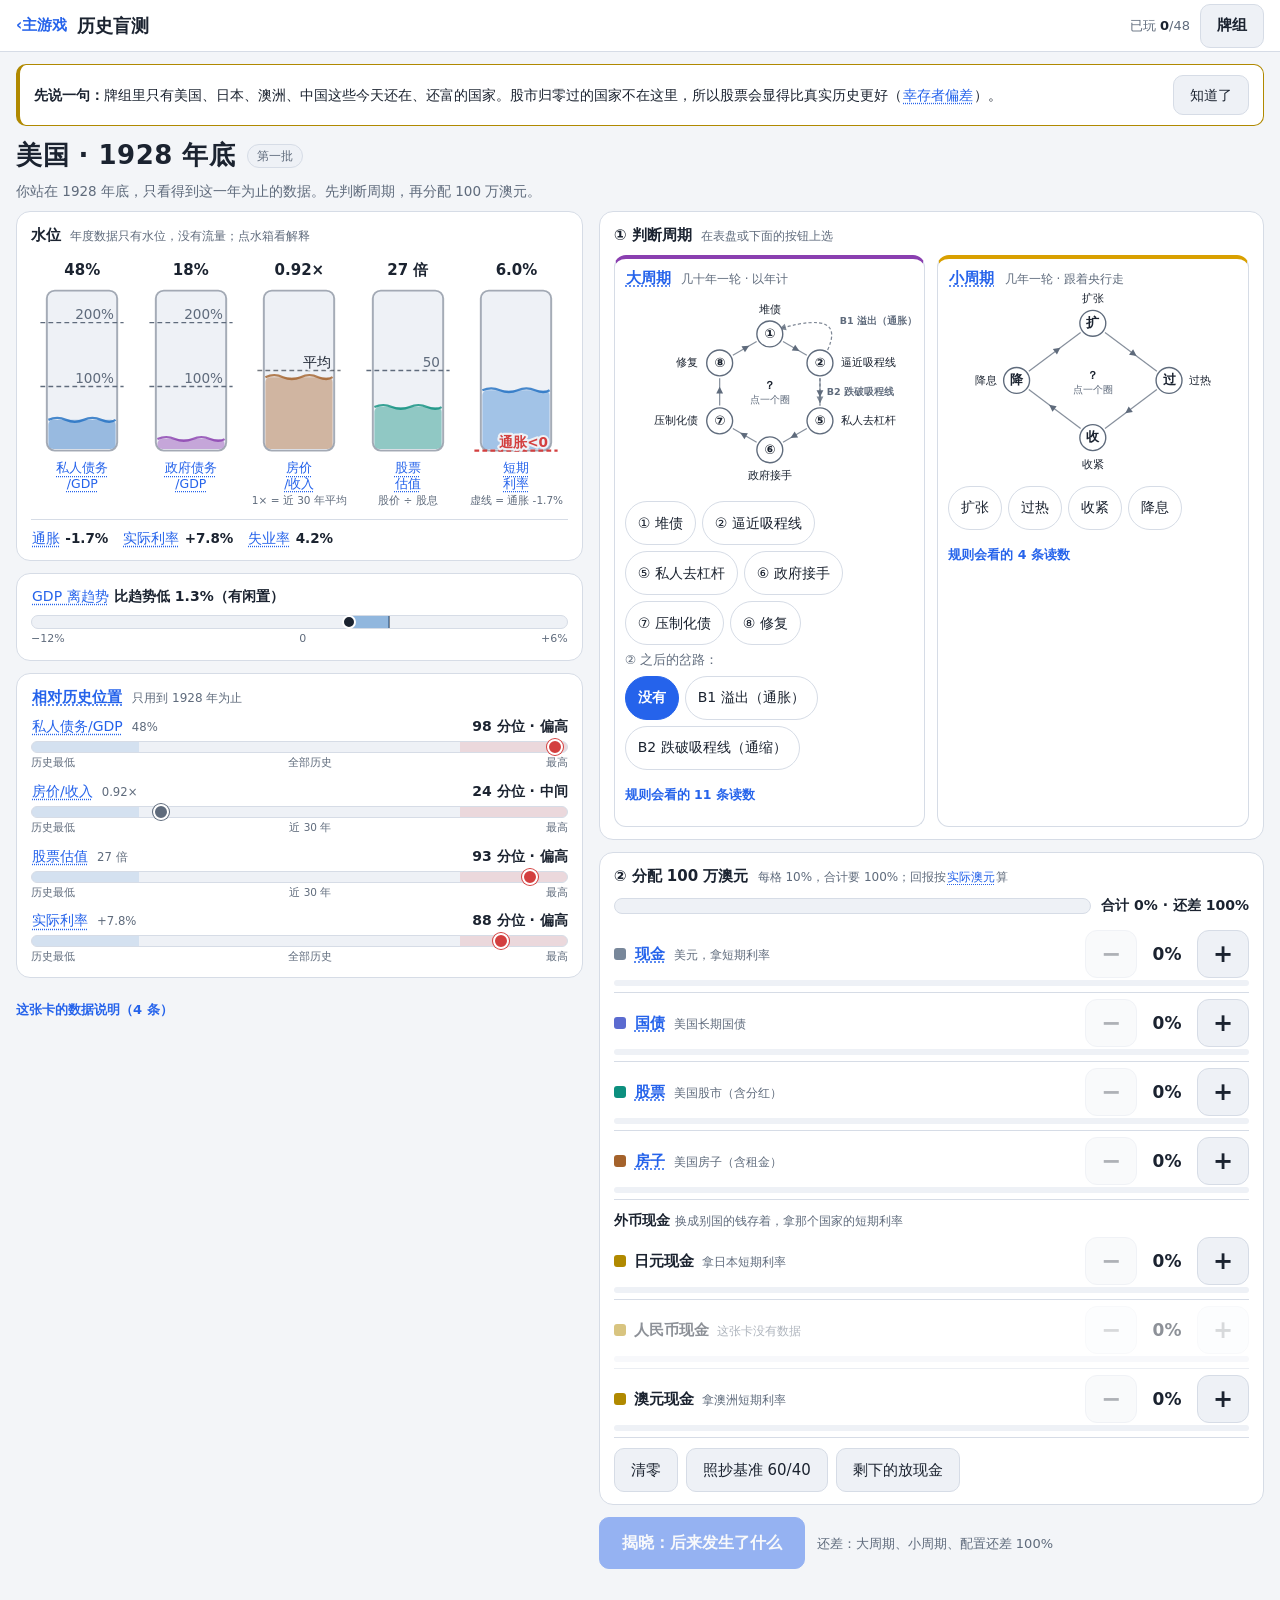
==== blind/index.html @ 9fb4cf8a "Real snapshot: macro.deanchor = null (no real series), matching the engine shape Co-Authored-By: Cla" ====
<!doctype html>
<html lang="zh-CN" data-theme="light">
<head>
<meta charset="utf-8">
<meta name="viewport" content="width=device-width, initial-scale=1, viewport-fit=cover">
<meta name="color-scheme" content="light">
<title>历史盲测</title>
<!-- BEGIN mw-version-stamp: generated by tools/stamp_version.mjs, do not edit by hand -->
<script type="importmap">
{
"imports": {
"../src/app.js": "../src/app.js?v=9b1ec73c3f",
"../src/blind/concept.js": "../src/blind/concept.js?v=e9ae809251",
"../src/blind/draw.js": "../src/blind/draw.js?v=d190e7776a",
"../src/blind/main.js": "../src/blind/main.js?v=7865eef6fd",
"../src/blind/model.js": "../src/blind/model.js?v=98cc46e46f",
"../src/blind/store.js": "../src/blind/store.js?v=748d7917d0",
"../src/data/b1-story.js": "../src/data/b1-story.js?v=9c2386302f",
"../src/data/blind-cards.js": "../src/data/blind-cards.js?v=be320a27d5",
"../src/data/causal.js": "../src/data/causal.js?v=83eeb922cb",
"../src/data/concepts.js": "../src/data/concepts.js?v=fac647c137",
"../src/data/countries/aus-quarterly.js": "../src/data/countries/aus-quarterly.js?v=0c7e0453be",
"../src/data/countries/chn-quarterly.js": "../src/data/countries/chn-quarterly.js?v=490aa196fa",
"../src/data/countries/ea-quarterly.js": "../src/data/countries/ea-quarterly.js?v=fcc459faa6",
"../src/data/countries/gbr-quarterly.js": "../src/data/countries/gbr-quarterly.js?v=ae598fb6ff",
"../src/data/countries/index.js": "../src/data/countries/index.js?v=88992395fd",
"../src/data/countries/jpn-quarterly.js": "../src/data/countries/jpn-quarterly.js?v=56414a4c01",
"../src/data/country-params.js": "../src/data/country-params.js?v=5cafe6cd6c",
"../src/data/exp-fx.js": "../src/data/exp-fx.js?v=ae65c0f8b1",
"../src/data/exp-mich.js": "../src/data/exp-mich.js?v=1991334751",
"../src/data/french-check.js": "../src/data/french-check.js?v=0732fbd5bf",
"../src/data/fx-data.js": "../src/data/fx-data.js?v=b6b78e98e6",
"../src/data/fx-fit.js": "../src/data/fx-fit.js?v=06017005c7",
"../src/data/gauges.js": "../src/data/gauges.js?v=077cd524f6",
"../src/data/layers.js": "../src/data/layers.js?v=40ff64222f",
"../src/data/lesson-exp.js": "../src/data/lesson-exp.js?v=e5b992134e",
"../src/data/lesson-fx.js": "../src/data/lesson-fx.js?v=fd062516cb",
"../src/data/lesson-investor.js": "../src/data/lesson-investor.js?v=60b2ffacd3",
"../src/data/lesson-now.js": "../src/data/lesson-now.js?v=12732f79e3",
"../src/data/lesson-shocks.js": "../src/data/lesson-shocks.js?v=4ec23e8e56",
"../src/data/lessons.js": "../src/data/lessons.js?v=c6c27fa640",
"../src/data/real/aus-real.js": "../src/data/real/aus-real.js?v=568147605a",
"../src/data/real/backtest.js": "../src/data/real/backtest.js?v=63370cd548",
"../src/data/real/real-snapshot.js": "../src/data/real/real-snapshot.js?v=511b12962f",
"../src/data/real/usa-real.js": "../src/data/real/usa-real.js?v=879f3afd4d",
"../src/data/role-cards.js": "../src/data/role-cards.js?v=34c0745ee6",
"../src/data/role-lessons.js": "../src/data/role-lessons.js?v=702087561a",
"../src/data/shock-events.js": "../src/data/shock-events.js?v=621bced4eb",
"../src/data/sub-index.js": "../src/data/sub-index.js?v=ea361de54c",
"../src/data/us-quarterly.js": "../src/data/us-quarterly.js?v=8d926b12e8",
"../src/data/usd-index.js": "../src/data/usd-index.js?v=7998dad4fb",
"../src/data/waves.js": "../src/data/waves.js?v=2e956552b6",
"../src/data/world.js": "../src/data/world.js?v=6638a0be1e",
"../src/engine/economy.js": "../src/engine/economy.js?v=2f5c863683",
"../src/engine/mock-sim.js": "../src/engine/mock-sim.js?v=fecbf50119",
"../src/engine/regimes.js": "../src/engine/regimes.js?v=247060510a",
"../src/engine/rules.js": "../src/engine/rules.js?v=aafe05a58c",
"../src/engine/sim.js": "../src/engine/sim.js?v=e00a77aa7c",
"../src/engine/test-fixture.js": "../src/engine/test-fixture.js?v=3a0cafab00",
"../src/engine/town.js": "../src/engine/town.js?v=129ef4d737",
"../src/engine/valves.js": "../src/engine/valves.js?v=f925d3955d",
"../src/ui/asset-lake.js": "../src/ui/asset-lake.js?v=5f269ea420",
"../src/ui/causal-graph.js": "../src/ui/causal-graph.js?v=ea4a073185",
"../src/ui/causal-overlay.js": "../src/ui/causal-overlay.js?v=cbce0c83fb",
"../src/ui/causal-view.js": "../src/ui/causal-view.js?v=7f925f5ead",
"../src/ui/chart.js": "../src/ui/chart.js?v=872d088802",
"../src/ui/concepts.js": "../src/ui/concepts.js?v=cb7ff12fa0",
"../src/ui/country-info.js": "../src/ui/country-info.js?v=acf5951bf9",
"../src/ui/exp-gauge.js": "../src/ui/exp-gauge.js?v=f28022eeeb",
"../src/ui/flow.js": "../src/ui/flow.js?v=0411e36daa",
"../src/ui/fx-lab.js": "../src/ui/fx-lab.js?v=152c80dc44",
"../src/ui/fx-reactor.js": "../src/ui/fx-reactor.js?v=7d20c6fd30",
"../src/ui/gauge.js": "../src/ui/gauge.js?v=5859e2fd98",
"../src/ui/headline.js": "../src/ui/headline.js?v=8b2ca9d972",
"../src/ui/investor-lab.js": "../src/ui/investor-lab.js?v=c14bd76d6e",
"../src/ui/lessons-town.js": "../src/ui/lessons-town.js?v=be963f501e",
"../src/ui/lessons.js": "../src/ui/lessons.js?v=d66f4e355d",
"../src/ui/links.js": "../src/ui/links.js?v=62a5d394f3",
"../src/ui/now-panel.js": "../src/ui/now-panel.js?v=825be263db",
"../src/ui/objective.js": "../src/ui/objective.js?v=a03e3008ed",
"../src/ui/panel-grip.js": "../src/ui/panel-grip.js?v=d851730f38",
"../src/ui/progress.js": "../src/ui/progress.js?v=3f66458193",
"../src/ui/real-mode.js": "../src/ui/real-mode.js?v=f22710c066",
"../src/ui/scrubber.js": "../src/ui/scrubber.js?v=59d93961de",
"../src/ui/shock-lab.js": "../src/ui/shock-lab.js?v=4063c9c55e",
"../src/ui/simple.js": "../src/ui/simple.js?v=b78fb9e595",
"../src/ui/tabs/_cycle-ev.js": "../src/ui/tabs/_cycle-ev.js?v=2873dadc5e",
"../src/ui/tabs/_cycle-waves.js": "../src/ui/tabs/_cycle-waves.js?v=6dcca67d67",
"../src/ui/tabs/_util.js": "../src/ui/tabs/_util.js?v=c4c70cd107",
"../src/ui/tabs/assets.js": "../src/ui/tabs/assets.js?v=bad42b9036",
"../src/ui/tabs/cycle.js": "../src/ui/tabs/cycle.js?v=d2f59cc567",
"../src/ui/tabs/ledger.js": "../src/ui/tabs/ledger.js?v=23d5aaa211",
"../src/ui/tabs/takeover.js": "../src/ui/tabs/takeover.js?v=0b383d0307",
"../src/ui/wave-view.js": "../src/ui/wave-view.js?v=bd6c1a927e",
"../src/ui/world-map.js": "../src/ui/world-map.js?v=65e7f00918"
}
}
</script>
<script>
/* stylesheets injected later by the modules get ?v=<hash> too (tools/stamp_version.mjs) */
(function () {
  var V = window.MW_CSS_V = {"app.css":"f76a25d14f","asset-lake.css":"05acd608a7","blind.css":"cc47ae9597","causal.css":"e65f35fea2","concept-hl.css":"eadb1b6eaa","cycle.css":"87cd00265e","exp-gauge.css":"1bddccf842","fx-lab.css":"ea42c91983","fx-reactor.css":"5b6ff36548","gauge.css":"78bc033c13","headline.css":"93c9cc38e2","investor-lab.css":"b6607fa3f5","lessons.css":"2452f61c03","now-panel.css":"7f46f3e876","objective.css":"942491534b","panels.css":"51d7497fcd","real-mode.css":"83c26ce0c9","roles.css":"cd83766fcd","shock-lab.css":"17069400da","simple.css":"5c1200889d","world.css":"b4148f82b6"};
  var BASE = new URL("../assets/css/", document.baseURI).href;
  function stamp(href) {
    if (typeof href !== 'string' || href.indexOf(BASE) !== 0) return null;
    var f = href.slice(BASE.length);
    return /^[\w.-]+\.css$/.test(f) && V[f] ? href + '?v=' + V[f] : null;
  }
  function abs(v) { try { return new URL(v, document.baseURI).href; } catch (e) { return null; } }
  try {
    var d = Object.getOwnPropertyDescriptor(HTMLLinkElement.prototype, 'href');
    if (d && d.set && d.configurable) Object.defineProperty(HTMLLinkElement.prototype, 'href', {
      configurable: true, enumerable: d.enumerable, get: d.get,
      set: function (v) { d.set.call(this, stamp(abs(String(v))) || v); }
    });
  } catch (e) { /* the observer below still stamps */ }
  function fix(l) {
    if (!l || l.tagName !== 'LINK' || !/(^|\s)stylesheet(\s|$)/i.test(l.rel || '')) return;
    var s = stamp(l.href); if (s) l.setAttribute('href', s);
    var others = document.querySelectorAll('link[rel~="stylesheet"]');
    for (var i = 0; i < others.length; i++) if (others[i] !== l && others[i].href === l.href && l.href.indexOf('?v=') > 0) { l.remove(); return; }
  }
  new MutationObserver(function (ms) {
    for (var i = 0; i < ms.length; i++) {
      var m = ms[i];
      if (m.type === 'attributes') fix(m.target);
      else for (var j = 0; j < m.addedNodes.length; j++) fix(m.addedNodes[j]);
    }
  }).observe(document.head, { childList: true, subtree: true, attributes: true, attributeFilter: ['href', 'rel'] });
})();
</script>
<!-- END mw-version-stamp -->
<link rel="stylesheet" href="../assets/css/app.css?v=f76a25d14f">
<link rel="stylesheet" href="../assets/css/panels.css?v=51d7497fcd">
<link rel="stylesheet" href="../assets/css/blind.css?v=cc47ae9597">
</head>
<body class="bl-body">
<header class="bl-top">
  <a class="bl-back" href="../" aria-label="回主游戏">‹ <span>主游戏</span></a>
  <h1>历史盲测</h1>
  <span class="bl-score" id="bl-score" aria-live="polite"></span>
  <button type="button" class="btn bl-deckbtn" id="bl-deck-btn" aria-pressed="false">牌组</button>
</header>
<main class="bl-main" id="bl-main"><p class="bl-load">正在洗牌…</p></main>
<script type="module" src="../src/blind/main.js?v=7865eef6fd"></script>
</body>
</html>
---- assets/css/app.css ----
/* 宏观水流模拟器 — tokens, layout, shared components (CONTRACT §4) */

:root {
  --bg: #f3f5f8; --surface: #ffffff; --surface-2: #eef1f6;
  --text: #1b2330; --muted: #5f6b7c; --border: #d6dce6; --accent: #2563eb;
  --c-credit: #1f6fc2;   /* 新贷款 blue */
  --c-repay: #e0720f;    /* 还本 orange */
  --c-fiscal: #8a3fb0;   /* 财政/QE purple */
  --c-housing: #a4622b;
  --c-financial: #0c8f7e;
  --c-goods: #2a9547;
  --c-capex: #b08900;
  --c-cash: #78879a;
  --c-bond: #5b6bd0;     /* 长期国债 */
  --c-gold: #d1a300;     /* 黄金 */
  --lamp-green: #2a9547; --lamp-yellow: #d9a000; --lamp-red: #d33f3f;
  --water: rgba(37, 120, 205, .38);
  --shadow: 0 2px 10px rgba(20, 30, 50, .14);
  --gutter: 16px;
  --safe-b: env(safe-area-inset-bottom, 0px);
  --safe-t: env(safe-area-inset-top, 0px);
  --safe-l: env(safe-area-inset-left, 0px);
  --safe-r: env(safe-area-inset-right, 0px);
  color-scheme: light;
}
/* dark token set — duplicated for media query and manual override */
@media (prefers-color-scheme: dark) {
  :root:not([data-theme="light"]) {
    --bg: #0f141b; --surface: #19202a; --surface-2: #222b37;
    --text: #e6ebf2; --muted: #9aa7b8; --border: #2f3a49; --accent: #6ea4ff;
    --c-credit: #5aa7ee; --c-repay: #f09a45; --c-fiscal: #c08be0;
    --c-housing: #d49a64; --c-financial: #4cc9b4; --c-goods: #5fcf82;
    --c-capex: #e3bd3a; --c-cash: #9aa8ba; --c-bond: #8f9cf0; --c-gold: #f0c93a;
    --lamp-green: #4cc977; --lamp-yellow: #ecbd2f; --lamp-red: #ef6b6b;
    --water: rgba(80, 150, 230, .45);
    --shadow: 0 2px 12px rgba(0, 0, 0, .5);
    color-scheme: dark;
  }
}
:root[data-theme="dark"] {
  --bg: #0f141b; --surface: #19202a; --surface-2: #222b37;
  --text: #e6ebf2; --muted: #9aa7b8; --border: #2f3a49; --accent: #6ea4ff;
  --c-credit: #5aa7ee; --c-repay: #f09a45; --c-fiscal: #c08be0;
  --c-housing: #d49a64; --c-financial: #4cc9b4; --c-goods: #5fcf82;
  --c-capex: #e3bd3a; --c-cash: #9aa8ba; --c-bond: #8f9cf0; --c-gold: #f0c93a;
  --lamp-green: #4cc977; --lamp-yellow: #ecbd2f; --lamp-red: #ef6b6b;
  --water: rgba(80, 150, 230, .45);
  --shadow: 0 2px 12px rgba(0, 0, 0, .5);
  color-scheme: dark;
}

* { box-sizing: border-box; -webkit-tap-highlight-color: transparent; }
html, body { margin: 0; height: 100%; background: var(--bg); color: var(--text); overflow-x: hidden; }
body { font: 15px/1.5 system-ui, -apple-system, "PingFang SC", "Microsoft YaHei", "Segoe UI", sans-serif; }
button { font: inherit; color: inherit; }
.muted { color: var(--muted); }

/* ---------- app shell: phone portrait ---------- */
#app { height: 100dvh; display: flex; flex-direction: column; overflow: hidden;
  padding-left: var(--safe-l); padding-right: var(--safe-r); }

.topbar { background: var(--surface); border-bottom: 1px solid var(--border);
  padding-top: var(--safe-t); flex: none; }
.timebar { display: flex; align-items: center; gap: 8px; padding: 4px var(--gutter); min-height: 52px; }
.date { font-size: 26px; font-weight: 700; letter-spacing: .5px; font-variant-numeric: tabular-nums; }
.badge { font-size: 12px; padding: 2px 8px; border-radius: 999px; border: 1px solid var(--accent);
  color: var(--accent); white-space: nowrap; }
.badge.user { border-color: var(--c-repay); color: var(--c-repay); }
.spacer { flex: 1; }
.icon-btn { min-width: 44px; height: 44px; border-radius: 12px; border: 1px solid var(--border);
  background: var(--surface-2); font-size: 18px; cursor: pointer; }
.icon-btn:active { background: var(--border); }
.icon-btn:disabled { opacity: .4; }
.icon-btn.speed { font-size: 15px; font-weight: 600; }
.progress { height: 3px; background: var(--surface-2); }
.progress i { display: block; height: 100%; width: 0; background: var(--accent); }

.banner { display: flex; align-items: center; background: var(--surface-2);
  padding: 0 4px 0 var(--gutter); min-height: 40px; }
.banner[hidden] { display: none; }
.banner-go { flex: 1; text-align: left; background: none; border: 0; color: var(--accent);
  font-weight: 600; min-height: 40px; cursor: pointer; padding: 0; }
.banner-x { width: 44px; min-height: 40px; background: none; border: 0; color: var(--muted); cursor: pointer; }

.main { flex: 1; min-height: 0; display: flex; flex-direction: column; }
.diagram { flex: none; height: min(calc(100vw * 1.38), 56dvh); background: var(--surface);
  border-bottom: 1px solid var(--border); display: flex; justify-content: center; }

.panel { flex: 1; min-height: 0; display: flex; flex-direction: column; }
.tab-content { flex: 1; min-height: 0; overflow-y: auto; overflow-x: hidden; padding: 12px var(--gutter);
  -webkit-overflow-scrolling: touch; overscroll-behavior: contain; }
.tabbar { flex: none; display: flex; background: var(--surface); border-top: 1px solid var(--border);
  padding-bottom: var(--safe-b); }
.tabbar button { flex: 1; min-height: 48px; background: none; border: 0; cursor: pointer;
  color: var(--muted); font-size: 14px; border-top: 3px solid transparent; }
.tabbar button[aria-selected="true"] { color: var(--accent); font-weight: 700; border-top-color: var(--accent); }
.tabbar .tb-simple { flex: 0 0 auto; padding: 0 14px; font-size: 13px; border-left: 1px solid var(--border); }
body.lesson-on .tabbar .tb-simple { display: none; }

/* SIMPLE MODE (app.js: body[data-layout="simple"]; src/ui/simple.js fills #simple; looks in simple.css): the simple panel takes the tabs' place.
   A running lesson (body.lesson-on) always gets the full layout: its card docks inside .panel above the tab bar. */
.simple { display: none; }
body[data-layout="simple"]:not(.lesson-on) .simple { display: flex; }
body[data-layout="simple"]:not(.lesson-on) .tab-content,
body[data-layout="simple"]:not(.lesson-on) .tabbar { display: none; }

/* ---------- wide: iPad / desktop two columns ---------- */
@media (min-width: 768px) {
  .main { display: grid; grid-template-columns: minmax(400px, 46%) 1fr; }
  .diagram { height: auto; align-self: stretch; border-bottom: 0; align-items: flex-start;
    border-right: 1px solid var(--border); padding: 8px; max-height: 100%; }
  .flow-wrap { height: auto; }
  /* the row is the screen below the top bar: a tall diagram must not push the panel's bottom bar (tabs / 更多) off screen.
     210px = time bar + progress + 总目标 + 本季看点 (~140) + the water budget bar under the diagram + padding */
  .main { grid-template-rows: minmax(0, 1fr); }
  .flow-wrap > .flow-svg { flex: none; max-height: var(--flow-svg-h, calc(100dvh - 210px)); }
  .tab-content { padding: 16px 24px; }
  .timebar { padding-left: 24px; padding-right: 24px; }
  .banner { padding-left: 24px; }
  /* the diagram scales with its column: cap the column so a desktop does not blow it up ~2x; lighter bold at that size */
  /* v3.1 polish: and no wider than the drawing at the height it gets (flow.js fitDesk writes --flow-col / --flow-svg-h), so the
     drawing fills its column instead of floating in white */
  .main { grid-template-columns: minmax(400px, min(46%, 620px, var(--flow-col, 620px))) 1fr; }
  .flow-svg .chip text { font-weight: 500; }
  .flow-svg .ttl { font-weight: 600; }
  .flow-svg .sub.num { font-weight: 500; }
}

/* ---------- shared components ---------- */
.card { background: var(--surface); border: 1px solid var(--border); border-radius: 14px;
  padding: 12px 14px; margin: 0 0 12px; }
.card h3 { margin: 0 0 6px; font-size: 15px; }
.card p { margin: 4px 0; }
.btn { min-height: 40px; padding: 0 16px; border-radius: 10px; border: 1px solid var(--border);
  background: var(--surface-2); cursor: pointer; }
.btn.primary { background: var(--accent); border-color: var(--accent); color: #fff; font-weight: 600; }
.tag { display: inline-block; font-size: 12px; padding: 1px 8px; border-radius: 999px;
  background: var(--surface-2); border: 1px solid var(--border); color: var(--muted); }
.tbl { width: 100%; border-collapse: collapse; font-size: 13px; }
.tbl th, .tbl td { padding: 6px 4px; border-bottom: 1px solid var(--border); text-align: left; vertical-align: top; }
.tbl th { color: var(--muted); font-weight: 600; }

/* clickable concept term (HTML) */
button.term { background: none; border: 0; padding: 0 1px; margin: 0; color: var(--accent); cursor: pointer;
  text-decoration: underline dotted; text-underline-offset: 3px; font: inherit; min-height: 0; }
button.term:hover { text-decoration-style: solid; }

/* lamps (信贷/偿债/政策/估值) */
.lamps { display: grid; grid-template-columns: repeat(2, 1fr); gap: 8px; }
.lamp { display: flex; align-items: center; gap: 8px; padding: 8px 10px; border-radius: 12px;
  border: 1px solid var(--border); background: var(--surface); min-height: 44px; }
.lamp-dot { width: 14px; height: 14px; border-radius: 50%; background: var(--lamp-green); flex: none; }
.lamp[data-level="yellow"] .lamp-dot { background: var(--lamp-yellow); }
.lamp[data-level="red"] .lamp-dot { background: var(--lamp-red); }
.lamp[data-level="green"] { border-left: 4px solid var(--lamp-green); }
.lamp[data-level="yellow"] { border-left: 4px solid var(--lamp-yellow); }
.lamp[data-level="red"] { border-left: 4px solid var(--lamp-red); }

/* bottom sheet base (mobile) / side card (wide). Concepts module toggles .open */
.sheet-backdrop { position: fixed; inset: 0; background: rgba(0, 0, 0, .35); z-index: 40;
  opacity: 0; pointer-events: none; transition: opacity .2s; }
.sheet-backdrop.open { opacity: 1; pointer-events: auto; }
.sheet { position: fixed; left: 0; right: 0; bottom: 0; z-index: 50; max-height: 78dvh; overflow-y: auto;
  background: var(--surface); border-radius: 18px 18px 0 0; box-shadow: var(--shadow);
  padding: 14px var(--gutter) calc(16px + var(--safe-b)); transform: translateY(105%); transition: transform .25s; }
.sheet.open { transform: none; }
.sheet-handle { width: 40px; height: 4px; border-radius: 2px; background: var(--border); margin: 0 auto 10px; }
.sheet-close { position: absolute; top: 6px; right: 6px; width: 44px; height: 44px; border: 0; background: none;
  font-size: 18px; color: var(--muted); cursor: pointer; }
@media (min-width: 768px) {
  .sheet { left: auto; right: 0; top: 0; bottom: 0; width: 380px; max-height: none; border-radius: 0;
    transform: translateX(105%); padding-top: 20px; }
  .sheet.open { transform: none; }
  .sheet-handle { display: none; }
}

/* pause toast */
.toast { position: fixed; left: 12px; right: 12px; bottom: calc(70px + var(--safe-b)); z-index: 60;
  background: var(--surface); border: 1px solid var(--lamp-yellow); border-radius: 14px; box-shadow: var(--shadow);
  padding: 10px 12px; display: flex; align-items: center; gap: 10px; }
.toast[hidden] { display: none; }
.toast-msg { flex: 1; font-size: 14px; }
@media (min-width: 768px) { .toast { left: auto; right: 24px; width: 420px; bottom: 24px; } }

/* ---------- water diagram v2 (flow.js) ---------- */
.diagram { position: relative; }
.flow-wrap { display: flex; flex-direction: column; width: 100%; height: 100%; min-height: 0; }
.flow-wrap > .flow-svg { flex: 1 1 auto; min-height: 0; width: 100%; height: auto; max-width: 100%; display: block; }
.flow-svg { font-family: inherit; user-select: none; -webkit-user-select: none; transform-origin: 50% 40%; }
.flow-svg text { fill: var(--text); font-size: 11px; }
.flow-svg .sub { fill: var(--muted); font-size: 10.5px; }
.flow-svg .sub.small { font-size: 9px; }
.flow-svg .sub.num { fill: var(--text); font-variant-numeric: tabular-nums; font-weight: 600; }
.flow-svg .ttl { font-size: 13px; font-weight: 700; }
.flow-svg .ttl.small { font-size: 11px; }
.flow-svg .ttl.pname { font-size: 10.5px; }
.flow-svg .ttl.hh.long { font-size: 11.5px; }
.flow-svg .cap { fill: var(--muted); font-size: 8.6px; }
.flow-svg .cap.pc { fill: var(--pc); font-weight: 700; font-size: 9px; }
.flow-svg .cap.vl { fill: var(--accent); font-weight: 600; }
.flow-svg .node { fill: var(--surface); stroke: var(--border); stroke-width: 1.2; }
.flow-svg .node.soft { fill: var(--surface-2); }
.flow-svg .cover-strip { fill: var(--surface); stroke: none; pointer-events: none; }   /* 转移 passes behind the firm box (v3.1 polish) */
.flow-svg .node.tank { fill: var(--surface-2); stroke: var(--muted); stroke-opacity: .55; }
.flow-svg .frame { fill: none; stroke: var(--border); stroke-dasharray: 3 3; }
.flow-svg .water { fill: var(--water); }
.flow-svg .water.goods { fill: var(--c-goods); fill-opacity: .35; }
.flow-svg .water.housing { fill: var(--c-housing); fill-opacity: .42; }
.flow-svg .water.equity { fill: var(--c-financial); fill-opacity: .42; }
.flow-svg .water.bond { fill: var(--c-bond); fill-opacity: .42; }
.flow-svg .water.gold { fill: var(--c-gold); fill-opacity: .5; }
.flow-svg .water.cash { fill: var(--c-cash); fill-opacity: .45; }
.flow-svg .water.debt { fill: var(--c-credit); fill-opacity: .28; }
.flow-svg .ticks path { stroke: var(--muted); stroke-opacity: .6; stroke-width: 1; }
.flow-svg .link { stroke: var(--c-credit); stroke-width: 1.4; stroke-dasharray: 2 2; fill: none; }
.flow-svg .caption { fill: var(--muted); font-size: 9px; }
.flow-svg .capmark { fill: var(--c-capex); opacity: .75; transition: transform .6s; }
.flow-svg .emptyspring circle { fill: none; stroke: var(--muted); stroke-dasharray: 2 2.5; }
.flow-svg .emptyspring path { stroke: var(--muted); stroke-width: 1; opacity: .6; }
.flow-svg .src { fill: var(--pc); }
.flow-svg .src.bond { fill: var(--c-bond); } .flow-svg .src.equity { fill: var(--c-financial); } .flow-svg .src.housing { fill: var(--c-housing); }
.flow-svg .seesaw path { stroke: var(--muted); stroke-width: 2; fill: none; stroke-linecap: round; }
.flow-svg .seesaw .pivot { fill: var(--muted); stroke: none; }
.flow-svg .seesaw .endl { fill: var(--c-repay); } .flow-svg .seesaw .endr { fill: var(--c-bond); }
.flow-svg .plank { transition: transform .6s; }

/* 洪痕 / high-water marks (flow.js buildMarks): dashed line at the highest level so far + year label; '.new' = the water is at its record */
.flow-svg .hwm, .flow-svg .hwm * { pointer-events: none; }
.flow-svg .hwm-line { fill: none; stroke: var(--text); stroke-opacity: .6; stroke-width: 1; stroke-dasharray: 3 2.5; }
.flow-svg .hwm-trough { fill: none; stroke: var(--muted); stroke-opacity: .7; stroke-width: 1.2; stroke-dasharray: 1 2; stroke-linecap: round; }
.flow-svg .hwm-lbl { fill: var(--text); fill-opacity: .85; font-size: 8.6px; font-weight: 600; font-variant-numeric: tabular-nums;
  paint-order: stroke; stroke: var(--surface-2); stroke-opacity: .85; stroke-width: 2.6px; stroke-linejoin: round; }
.flow-svg .hwm-g.new .hwm-line { stroke: var(--accent); stroke-opacity: .95; stroke-width: 1.6; }
.flow-svg .hwm-g.dim .hwm-line { stroke-opacity: .4; }
.flow-svg .hwm-g.dim.new .hwm-line { stroke-opacity: .65; }
.flow-svg .hwm-g.new .hwm-lbl { fill: var(--accent); fill-opacity: 1; font-weight: 800; }
@media (max-width: 767.98px) { .flow-svg .hwm-lbl { font-size: 10px; } }

/* pipes */
.flow-svg .bed { fill: none; stroke-linecap: butt; stroke-linejoin: round; opacity: .22; }
.flow-svg .dash { fill: none; stroke-linecap: butt; stroke-linejoin: round; stroke-dasharray: 6 9;
  animation: flowdash linear infinite; }
.flow-svg .dash.slow { stroke-dasharray: 3 6; }
.flow-svg .buy .dash { stroke-dasharray: 1.5 7.5; stroke-linecap: round; }        /* buying existing assets = buying water rights: dotted, only moves water */
.flow-svg .capex .dash { stroke-dasharray: 9 4; }                                  /* Capex = building: bold bricks */
.flow-svg .capex .bed { opacity: .38; }
.flow-svg .fb .bed { opacity: .12; }
.flow-svg .fb .dash { stroke-dasharray: 4 5; stroke-width: 2 !important; animation-direction: normal; }
.flow-svg .spring .dash { stroke-dasharray: 3 5; }
.flow-svg .idle .dash { animation: none; opacity: .25; }
.flow-svg .idle .arrow { opacity: 0; }
.flow-svg .drain.idle .drops, .flow-svg .pump.idle .imp { animation-play-state: paused; opacity: .5; }
@keyframes flowdash { to { stroke-dashoffset: -15; } }
@media (prefers-reduced-motion: reduce) { .flow-svg .dash { animation: none; } }

.flow-svg .credit { --pc: var(--c-credit); }
.flow-svg .repay { --pc: var(--c-repay); }
.flow-svg .fiscal { --pc: var(--c-fiscal); }
.flow-svg .housing { --pc: var(--c-housing); }
.flow-svg .financial { --pc: var(--c-financial); }
.flow-svg .equity { --pc: var(--c-financial); }
.flow-svg .bond { --pc: var(--c-bond); }
.flow-svg .gold { --pc: var(--c-gold); }
.flow-svg .goods { --pc: var(--c-goods); }
.flow-svg .capex { --pc: var(--c-capex); }
.flow-svg .cash { --pc: var(--c-cash); }
.flow-svg .fb { --pc: var(--c-credit); }
.flow-svg .bed, .flow-svg .dash { stroke: var(--pc); }
.flow-svg .arrow { fill: var(--pc); }
.flow-svg .chip rect.bg { fill: var(--surface); fill-opacity: .94; stroke: var(--pc); stroke-width: 1.2; }
.flow-svg .chip.fb rect.bg { stroke-dasharray: 3 2; }
.flow-svg .fb.shut { --pc: var(--muted); }                                         /* 股价 → Capex outside the sandbox: shut, grey, still */
.flow-svg .fb.shut .dash { animation: none; opacity: .5; }
.flow-svg .chip.shut text { fill: var(--muted); }
.flow-svg .chip text { font-size: 10px; font-weight: 600; }
.flow-svg .chip.minor text { font-size: 9.5px; font-weight: 500; }
.flow-svg .chip.off { display: none; }
.flow-svg .hit { fill: transparent; stroke: none; }
.flow-svg g.term { cursor: pointer; }
.flow-svg g.term text:first-of-type { text-decoration: underline dotted; text-underline-offset: 2px; }
/* 欠条 / 水 readings under the two tanks (占 GDP; the 欠条 one is the number the long-cycle dial reads) */
.flow-svg .cap.gdp { fill: var(--text); font-weight: 700; font-variant-numeric: tabular-nums; }
.flow-svg .cap.gdp.debt { fill: var(--c-debt); }
.flow-svg g.term:active .bg { fill: var(--surface-2); }
.flow-svg .dangling { display: none; }

/* pumps: circle + spinning impeller + "+" badge.  drains: funnel + falling drops + "-" badge.  (kinds must be unmistakable) */
.flow-svg .pump .body { fill: var(--surface); stroke: var(--pc); stroke-width: 2.2; }
.flow-svg .pump .blade { fill: var(--pc); fill-opacity: .8; }
.flow-svg .pump .hub { fill: var(--surface); }
.flow-svg .pump .imp { transform-box: fill-box; transform-origin: center; animation: spin var(--spin, 1.6s) linear infinite; }
.flow-svg .pump.main .body { stroke-width: 2.6; fill: color-mix(in srgb, var(--pc) 12%, var(--surface)); }
.flow-svg .badge circle { fill: var(--pc); }
.flow-svg .badge .sign { stroke: #fff; stroke-width: 1.8; fill: none; stroke-linecap: round; }
.flow-svg .drain .body { fill: color-mix(in srgb, var(--pc) 18%, var(--surface)); stroke: var(--pc); stroke-width: 2; stroke-linejoin: round; }
.flow-svg .drain .drops path { stroke: var(--pc); stroke-width: 1.6; fill: none; stroke-linecap: round; stroke-dasharray: 2 2; animation: drip .9s linear infinite; }
.flow-svg .drain.main .body { stroke-width: 2.4; }
.flow-svg .pump.mini .body, .flow-svg .drain.mini .body { stroke-width: 1.4; }
.flow-svg .pump.mini .sign { stroke: var(--pc); stroke-width: 1.6; fill: none; stroke-linecap: round; }
.flow-svg .drain.mini .body { fill: var(--surface); }
.flow-svg .legend .pipeline { stroke: var(--muted); stroke-width: 3; stroke-linecap: round; stroke-dasharray: 5 3; }
.flow-svg .legend .ruler { stroke: var(--muted); stroke-width: 1.2; fill: none; }
@keyframes spin { to { transform: rotate(360deg); } }
@keyframes drip { to { stroke-dashoffset: -4; } }
@media (prefers-reduced-motion: reduce) { .flow-svg .pump .imp, .flow-svg .drain .drops path { animation: none; } }

/* valves: bow-tie icon with handle; levels are tanks / rulers, never this shape */
.flow-svg .valve { cursor: pointer; }
.flow-svg .valve .body { fill: color-mix(in srgb, var(--accent) 18%, var(--surface)); stroke: var(--accent); stroke-width: 1.6; stroke-linejoin: round; }
.flow-svg .valve .stem { stroke: var(--accent); stroke-width: 1.8; fill: none; stroke-linecap: round; }
.flow-svg .valve:hover .body, .flow-svg .valve.sel .body { fill: var(--accent); }
.flow-svg .valve.sel .cap { font-weight: 800; }
.flow-svg .valve:focus-visible { outline: none; }
.flow-svg .valve:focus-visible .body { stroke-width: 3; }
.flow-svg .valve.mini { pointer-events: none; }
.flow-svg .pump.ls-hl-pipe .body, .flow-svg .drain.ls-hl-pipe .body, .flow-svg .pump.lk-hl .body, .flow-svg .drain.lk-hl .body { stroke: var(--accent); stroke-width: 3.4; }
.flow-svg .valve.lk-hl .body { fill: var(--accent); }
.flow-budget.lk-hl { outline: 2px solid var(--accent); outline-offset: -2px; }

/* ripple (propagation) */
.flow-svg .rp-on .bed { opacity: .7 !important; }
.flow-svg .rp-on .dash { filter: drop-shadow(0 0 3px var(--accent)); }
.flow-svg rect.node.rp-on, .flow-svg rect.tank.rp-on { stroke: var(--accent); stroke-width: 3; }
.flow-svg g.rp-on text { fill: var(--accent); font-weight: 700; }
.flow-svg .valve.rp-on .body { fill: var(--accent); }
.flow-svg .rp-now { animation: rp-pulse .7s ease-in-out 3; }
.flow-svg rect.node.rp-now { animation: lk-pulse .7s ease-in-out 3; }
.flow-svg .rp-tag rect { fill: var(--accent); }
.flow-svg .rp-tag text { fill: #fff; font-size: 9.5px; font-weight: 700; }
@keyframes rp-pulse { 0%, 100% { opacity: 1; } 50% { opacity: .45; } }

/* town -> US zoom: names cross-fade, unit label morphs, layout unchanged */
.flow-svg .lbl { transition: opacity .35s ease; }
.flow-svg.zoom-out .lbl { opacity: 0; }
.flow-svg.zoom-out { animation: zoomout .7s ease-in forwards; }
.flow-svg.zoom-in { animation: zoomin .8s ease-out; }
@keyframes zoomout { to { transform: scale(1.06); opacity: .88; } }
@keyframes zoomin { from { transform: scale(1.06); opacity: .88; } to { transform: none; opacity: 1; } }
.flow-zoomtag { position: absolute; left: 50%; top: 42%; transform: translate(-50%, -50%); z-index: 6; text-align: center;
  background: var(--surface); border: 1px solid var(--accent); border-radius: 12px; padding: 8px 14px; box-shadow: var(--shadow); font-size: 13px; }
.flow-zoomtag b { display: block; color: var(--accent); } .flow-zoomtag span { color: var(--muted); font-size: 12px; }
.flow-zoomtag[hidden] { display: none; }

/* water budget bar (fixed under the diagram) */
.flow-budget { flex: none; border-top: 1px solid var(--border); background: var(--surface-2); padding: 5px 10px 6px; font-size: 12.5px; line-height: 1.4;
  font-variant-numeric: tabular-nums; }
.flow-budget .fb-row { display: flex; align-items: baseline; flex-wrap: wrap; gap: 2px 8px; }
.flow-budget .fb-lab { font-weight: 700; }
.flow-budget .fb-net { margin-left: auto; font-size: 15px; font-weight: 800; padding: 0 8px; border-radius: 8px; border: 1.5px solid currentColor; }
.flow-budget .fb-net.up { color: var(--c-credit); } .flow-budget .fb-net.down { color: var(--c-repay); } .flow-budget .fb-net.flat { color: var(--muted); }
.flow-budget .fb-unit { color: var(--muted); font-size: 11px; transition: opacity .35s; }
.flow-wrap.zoom-out .fb-unit { opacity: 0; }
.flow-budget .fb-eq { margin-top: 2px; font-size: 12px; }
.flow-budget .fb-grp { white-space: nowrap; }
.flow-budget .fb-grp.pump .fb-k { color: var(--c-pump); font-weight: 700; }
.flow-budget .fb-grp.drain .fb-k { color: var(--c-drain); font-weight: 700; }
.flow-budget .fb-minus { font-weight: 800; color: var(--muted); }
.flow-budget button.term { font-size: inherit; }
@media (max-width: 420px) { .flow-budget { font-size: 11.5px; padding: 4px 8px 5px; } .flow-budget .fb-eq { font-size: 11px; } .flow-budget .fb-net { font-size: 13px; } }

/* valve popover + ripple strip (HTML overlays inside .diagram) */
.flow-pop { position: absolute; z-index: 20; background: var(--surface); border: 1.5px solid var(--accent); border-radius: 14px; box-shadow: var(--shadow);
  padding: 10px 12px 10px; font-size: 13px; max-height: 88%; overflow-y: auto; }
.flow-pop[hidden], .flow-ripple[hidden] { display: none; }
.flow-pop h4 { margin: 0 0 2px; font-size: 15px; }
.flow-pop .fp-kind { font-size: 11px; color: var(--accent); font-weight: 700; }
.flow-pop .fp-val { margin: 2px 0; } .flow-pop .fp-val b { font-size: 15px; }
.flow-pop .fp-when { color: var(--muted); font-size: 11.5px; margin-bottom: 6px; }
.flow-pop .fp-x { position: absolute; top: 2px; right: 2px; width: 36px; height: 36px; border: 0; background: none; font-size: 16px; color: var(--muted); cursor: pointer; }
.flow-pop .fp-chain { list-style: none; margin: 4px 0 8px; padding: 0; counter-reset: fp; }
.flow-pop .fp-chain li { display: flex; gap: 6px; align-items: baseline; padding: 3px 0; border-top: 1px dashed var(--border); font-size: 12px; }
.flow-pop .dl, .flow-ripple .dl { flex: none; font-style: normal; font-size: 10.5px; font-weight: 700; color: #fff; background: var(--accent); border-radius: 8px; padding: 0 6px; min-width: 44px; text-align: center; }
.flow-pop .fp-btns { display: flex; gap: 8px; flex-wrap: wrap; } .flow-pop .btn { min-height: 38px; padding: 0 12px; font-size: 13px; }
.flow-ripple { position: absolute; left: 6px; right: 6px; bottom: 56px; z-index: 15; background: color-mix(in srgb, var(--surface) 95%, transparent);
  border: 1.5px solid var(--accent); border-radius: 12px; padding: 5px 10px 6px; font-size: 12px; box-shadow: var(--shadow);
  opacity: 0; transition: opacity .25s; pointer-events: none; }
.flow-ripple.on { opacity: 1; }
.flow-ripple .rp-top { display: flex; justify-content: space-between; align-items: center; gap: 8px; }
.flow-ripple .rp-head { font-weight: 800; color: var(--accent); font-size: 11.5px; }
.flow-ripple .rp-dots { display: inline-flex; gap: 3px; } .flow-ripple .rp-dots i { width: 7px; height: 7px; border-radius: 50%; background: var(--border); }
.flow-ripple .rp-dots i.on { background: var(--accent); }
.flow-ripple .rp-cur { display: flex; gap: 6px; align-items: baseline; margin-top: 2px; font-size: 12.5px; }
.flow-ripple .rp-wait { color: var(--muted); }
.flow-budget.rp-on { outline: 2px solid var(--accent); outline-offset: -2px; }

/* ---------- fixed 教学 button (top-right of the time bar) ---------- */
.teach-btn { flex: none; min-width: 56px; height: 44px; padding: 0 12px; border-radius: 12px; border: 1px solid var(--accent);
  background: var(--surface); color: var(--accent); font-size: 15px; font-weight: 700; cursor: pointer; text-decoration: none;
  display: inline-flex; align-items: center; justify-content: center; white-space: nowrap; }
.teach-btn:active { background: var(--surface-2); }
@media (max-width: 420px) {
  .timebar { gap: 5px; padding-left: 10px; padding-right: 10px; }
  .date { font-size: 22px; letter-spacing: 0; }
  .icon-btn { min-width: 38px; }
  .teach-btn { min-width: 50px; padding: 0 8px; }
}

/* =====================================================================================================================
   PHONE (<768px) diagram (flow.js: one place at a time outside a lesson, the whole picture in a lesson; see the v3.1 section).
   Hidden here (DOM stays, hidden by class/CSS only): legend row (-> 图例 button + sheet), spring source captions, 买取水权 caption,
   Capex caption, 欠条箱 sub-caption, valve text labels (the popover names the valve), QT / 盈余 drains while their flow is 0.
   Remaining text is bumped to >= 10px; the water budget collapses to one tappable line.
   >=768px: nothing below applies (the mini line / legend sheet are display:none).
   ===================================================================================================================== */
.fb-mini, .flow-legend { display: none; }
@media (max-width: 767.98px) {
  .flow-svg .ph-hide, .flow-svg .legend { display: none; }
  .flow-svg [data-pipe="qt"].idle:not(.ls-hl-pipe):not(.lk-hl):not(.rp-on):not(.cc-hl),
  .flow-svg [data-pipe="govSurplusDrain"].idle:not(.ls-hl-pipe):not(.lk-hl):not(.rp-on):not(.cc-hl) { display: none; }
  .flow-svg .cap, .flow-svg .cap.pc, .flow-svg .sub.small, .flow-svg .rp-tag text { font-size: 10px; }
  .flow-svg .chip text, .flow-svg .chip.minor text { font-size: 10.5px; }
  .flow-svg .ph-l1 { transform: translateY(-1px); } .flow-svg .ph-l2 { transform: translateY(2px); }   /* 货币/注销: 10px text, give the 2 lines room */

  /* compact water budget: one line, tap to expand the breakdown upwards (overlay, no layout shift) */
  .flow-budget { position: relative; padding: 0; font-size: 12px; }
  .flow-budget .fb-mini { display: flex; align-items: center; gap: 6px; padding: 3px 8px; min-height: 36px; font-size: 12px; white-space: nowrap; cursor: pointer; }
  .flow-budget .fb-mlab { font-weight: 700; }
  .flow-budget .fb-mini .fb-net { margin-left: 0; font-size: 13px; padding: 0 6px; }
  .flow-budget .fb-meq { color: var(--muted); overflow: hidden; text-overflow: ellipsis; min-width: 0; }
  .flow-budget .fb-meq b { color: var(--text); }
  .flow-budget .fb-caret { margin-left: auto; color: var(--muted); font-size: 11px; transition: transform .2s; }
  .flow-budget.open .fb-caret { transform: rotate(180deg); }
  .flow-budget .fb-legbtn { flex: none; min-height: 28px; padding: 0 10px; border-radius: 14px; border: 1px solid var(--accent); background: var(--surface);
    color: var(--accent); font-size: 12px; font-weight: 600; cursor: pointer; }
  .flow-budget .fb-detail { display: none; }
  .flow-budget.open .fb-detail { display: block; position: absolute; left: 0; right: 0; bottom: 100%; z-index: 12; padding: 6px 10px 8px;
    background: var(--surface-2); border-top: 1px solid var(--border); box-shadow: 0 -6px 14px rgba(0, 0, 0, .16); }
  .flow-budget .fb-detail .fb-row { font-size: 12px; }
  .flow-budget .fb-detail .fb-eq { font-size: 12px; }
  .flow-budget .fb-detail .fb-net { font-size: 14px; }

  /* legend sheet (replaces the legend row) */
  .flow-legend { display: block; position: absolute; left: 8px; right: 8px; bottom: 44px; z-index: 18; background: var(--surface);
    border: 1.5px solid var(--accent); border-radius: 14px; box-shadow: var(--shadow); padding: 6px 12px 10px; font-size: 13px; }
  .flow-legend[hidden] { display: none; }
  .flow-legend .fl-head { display: flex; justify-content: space-between; align-items: center; }
  .flow-legend .fl-x { width: 36px; height: 32px; border: 0; background: none; color: var(--muted); font-size: 16px; cursor: pointer; }
  .flow-legend .fl-row { display: flex; align-items: center; gap: 10px; padding: 5px 0; border-top: 1px dashed var(--border); }
  .flow-legend .fl-row svg { flex: none; }
  .flow-legend .fl-row b { display: block; font-size: 13px; }
  .flow-legend .fl-row small { display: block; color: var(--muted); font-size: 11.5px; line-height: 1.35; }
  .flow-legend .fl-laws { margin-top: 4px; padding-top: 5px; border-top: 1px dashed var(--border); font-size: 11.5px; line-height: 1.4; color: var(--muted); }
  .flow-legend .fl-laws > b { display: block; color: var(--text); font-size: 12.5px; margin-bottom: 2px; }
  .flow-legend .fl-law b { color: var(--text); }
  .flow-legend .fl-note { margin-top: 4px; padding-top: 5px; border-top: 1px dashed var(--border); color: var(--muted); font-size: 11.5px; }
}
@media (max-width: 767.98px) {
  /* valve popover: keep 看传导 / 去接管页拧它 reachable when the causal chain is long */
  .flow-pop .fp-btns { position: sticky; bottom: -10px; margin: 0 -12px -10px; padding: 8px 12px 10px; background: var(--surface); border-top: 1px solid var(--border); }
}

/* =====================================================================================================================
   PANEL GRIP (phones only; src/ui/panel-grip.js). A grabber bar on top of .panel. body[data-panel] = 'half' | 'max' | 'drag'
   (no attribute = default: the diagram keeps its own phone height above). Raised: the diagram takes what is left and its SVG
   scales down (flow-wrap is a column, the svg is flex 1 / min-height 0). 'drag' = an inline px height on .panel while a finger moves.
   Off during a lesson (lessons.css sizes the diagram + docked card itself). >= 768px: nothing here applies.
   ===================================================================================================================== */
.panel-grip, .panel-grip-probe { display: none; }
@media (max-width: 767.98px) {
  .panel-grip { display: flex; flex: none; position: relative; z-index: 3; align-items: center; justify-content: center; height: 22px;
    background: var(--surface); border-bottom: 1px solid var(--border); cursor: ns-resize; touch-action: none; user-select: none; -webkit-user-select: none; }
  .panel-grip::before { content: ""; position: absolute; left: 50%; width: 160px; margin-left: -80px; top: -10px; bottom: 0; }   /* hit area 32px tall */
  .panel-grip i { width: 44px; height: 5px; border-radius: 3px; background: var(--muted); opacity: .6; }
  .panel-grip.on i, .panel-grip:active i { background: var(--accent); opacity: 1; }
  .panel-grip:focus-visible { outline: 2px solid var(--accent); outline-offset: -2px; }
  body.lesson-on .panel-grip { display: none; }
  /* the diagram's default phone height (same expression as .diagram above): panel-grip.js reads the default snap point from it */
  .panel-grip-probe { display: block; position: absolute; left: 0; top: 0; width: 0; visibility: hidden; pointer-events: none; height: min(calc(100vw * 1.38), 56dvh); }
  body[data-panel]:not(.lesson-on) .diagram { flex: 1 1 0; height: auto; min-height: 0; }
  body[data-panel]:not(.lesson-on) .panel { flex: none; }
  body[data-panel="half"]:not(.lesson-on) .panel { height: max(50%, calc(100% - min(calc(100vw * 1.38), 56dvh))); }
  body[data-panel="max"]:not(.lesson-on) .panel { height: max(75%, calc(100% - min(calc(100vw * 1.38), 56dvh))); }
  /* simple mode: the dials were capped to fit the thin default strip; raised, they take the card width */
  body[data-panel]:not(.lesson-on) .sp-svg .cy-dial { max-height: none; }
}

/* =====================================================================================================================
   CURVES VIEW over the water diagram (src/ui/wave-view.js, state in app.js: body[data-view="waves"|"flow"]) + view / sync buttons.
   The wave view root carries .wv and .pn-cycle, so it inherits --wv-* and the --cy-* colours (cycle.css) and their dark variants.
   The flow diagram stays in the DOM (only visibility:hidden) so lesson highlights and measuring keep working.
   ===================================================================================================================== */
.view-toggle { position: absolute; top: 8px; right: 8px; z-index: 30; min-height: 36px; padding: 0 12px; border-radius: 18px;
  border: 1px solid var(--accent); background: var(--surface); color: var(--accent); font-size: 13px; font-weight: 700; cursor: pointer;
  box-shadow: var(--shadow); white-space: nowrap; }
.view-toggle:active { background: var(--surface-2); }
.view-toggle[hidden], .wvw[hidden] { display: none; }
.view-toggle[aria-pressed="true"] { background: var(--accent); color: #fff; }
#diagram.wv-on > .flow-wrap { visibility: hidden; }
.wvw { position: absolute; inset: 0; z-index: 25; overflow-y: auto; overflow-x: hidden; background: var(--surface); border: 0; border-radius: 0;
  padding: 8px 10px 16px; text-align: left; -webkit-overflow-scrolling: touch; overscroll-behavior: contain; }
.wvw-head { display: flex; flex-wrap: wrap; align-items: baseline; gap: 2px 10px; padding-right: 96px; min-height: 30px; }
.wvw-head b { font-size: 15px; }
.wvw-head small { color: var(--muted); font-size: 12px; }
.wvw-now { display: flex; flex-wrap: wrap; gap: 2px 12px; align-items: baseline; margin: 2px 0 4px; padding: 5px 8px; border-radius: 8px;
  background: var(--surface-2); font-size: 13px; line-height: 1.45; }
.wvw-now > b { font-size: 15px; font-variant-numeric: tabular-nums; }
.wvw-np { font-weight: 700; color: var(--cy-p-tight, #d33f3f); }
.wvw-sec { margin: 8px 0 0; padding-top: 6px; border-top: 1px solid var(--border); }
.wvw-t { margin: 0 0 2px; font-size: 13.5px; line-height: 1.35; }
.wvw-t small { display: block; margin-top: 1px; color: var(--muted); font-weight: 400; font-size: 11.5px; }
.wvw-empty { color: var(--muted); padding: 24px 8px; }
.wvw .wv-keys { font-size: 11.5px; gap: 2px 10px; }

/* chart extras (shared builders in tabs/_cycle-waves.js) */
.wv-vg { stroke: var(--pn-border); stroke-width: .6; stroke-dasharray: 1 3; }
.wv-nopush { fill: var(--cy-p-tight, #d33f3f); fill-opacity: .1; stroke: var(--cy-p-tight, #d33f3f); stroke-width: 1.1; stroke-dasharray: 3 2; }
.wv-nopt { font-size: 9.5px; font-weight: 700; fill: var(--cy-p-tight, #d33f3f); paint-order: stroke; stroke: var(--pn-surface); stroke-width: 2.5px; }
.wv-sw.np { height: 9px; width: 12px; border: 1.3px dashed var(--cy-p-tight, #d33f3f); border-radius: 2px; background: color-mix(in srgb, var(--cy-p-tight, #d33f3f) 12%, transparent); }
.wv-sw.b2 { height: 9px; width: 12px; border: 0; border-bottom: 3px solid var(--pn-text); border-radius: 0; }
.wv-b2l { stroke: var(--pn-text); stroke-width: 1.3; stroke-dasharray: 3 2; }
.wv-b2m { fill: var(--pn-text); }
.wv-b2bar { fill: var(--pn-text); }
.wv-b2t { font-size: 9.5px; font-weight: 700; fill: var(--pn-text); }

/* buttons at the top of the 周期 tab's "真实世界的三条线" box */
.wv-act { display: flex; flex-wrap: wrap; gap: 6px; margin: 0 0 8px; }
.wv-btn { min-height: 36px; padding: 0 12px; border-radius: 18px; border: 1px solid var(--pn-border); background: var(--pn-surface);
  color: var(--pn-text); font: inherit; font-size: 13px; cursor: pointer; }
.wv-btn[data-act="wv-left"] { border-color: var(--pn-accent); color: var(--pn-accent); font-weight: 700; }
.wv-btn[aria-pressed="true"] { background: var(--pn-accent); border-color: var(--pn-accent); color: #fff; font-weight: 700; }
.wv-btn:focus-visible, .view-toggle:focus-visible { outline: 2px solid var(--pn-accent, var(--accent)); outline-offset: 2px; }
.wv-btn .b { display: none; }
body[data-view="waves"] .wv-btn .b { display: inline; }
body[data-view="waves"] .wv-btn .a { display: none; }
body.no-sync .wv-btn[data-act="wv-win"], body.no-sync .wv-btn[data-act="wv-follow"] { display: none; }
@media (max-width: 420px) { .wvw-head { padding-right: 88px; } }

/* =====================================================================================================================
   国境线 block (src/ui/flow.js buildBorder / setBorder; snap.border). Everything carries .bd and is hidden until the svg has .has-border.
   .bd-d = wide drawing (>=768px: dashed line under the springs, 出口 / 进口 / 外国人买国债 pipes, FX gate); .bd-p = phone pill + .flow-bpop popover.
   ===================================================================================================================== */
:root { --c-border: #be185d; }   /* 国境线 / 外国水系 pink */
@media (prefers-color-scheme: dark) { :root:not([data-theme="light"]) { --c-border: #f472b6; } }
:root[data-theme="dark"] { --c-border: #f472b6; }

.flow-svg:not(.has-border) .bd { display: none; }
.flow-svg .border { --pc: var(--c-border); }
.flow-svg .bd-zone { fill: var(--c-border); fill-opacity: .07; }
.flow-svg .bd-line { fill: none; stroke: var(--c-border); stroke-width: 1.6; stroke-dasharray: 7 4; }
.flow-svg .bd-lbl { fill: var(--c-border); font-weight: 600; }
.flow-svg .bd-gbox { fill: var(--surface); stroke: var(--c-border); stroke-width: 1.6; }
.flow-svg .bd-gslat { stroke: var(--c-border); stroke-width: 1.4; stroke-linecap: round; fill: none; }
.flow-svg .bd-chg { font-weight: 600; fill: var(--muted); }
.flow-svg .bd-chg.weak { fill: var(--c-repay); }
.flow-svg .bd-chg.strong { fill: var(--c-goods); }
.flow-svg .bd-pill { fill: var(--surface); stroke: var(--c-border); stroke-width: 1.4; stroke-dasharray: 4 2.5; }
.flow-svg .bd-p { cursor: pointer; }
.flow-svg .bd-p text { fill: var(--text); font-size: 10.5px; font-weight: 600; }
.flow-svg .bd-p:focus-visible .bd-pill { stroke-width: 2.6; outline: none; }
.flow-svg g.bd-gate.cc-hl > .bd-gbox { stroke-width: 2.6; }
.flow-bpop { position: absolute; right: 8px; bottom: 44px; z-index: 19; width: min(300px, calc(100% - 16px)); background: var(--surface);
  border: 1.5px solid var(--c-border); border-radius: 14px; box-shadow: var(--shadow); padding: 6px 12px 8px; font-size: 13px; }
.flow-bpop[hidden] { display: none; }
.flow-bpop .bp-head { display: flex; align-items: center; gap: 8px; padding-bottom: 2px; }
.flow-bpop .bp-head span { color: var(--muted); font-size: 11.5px; flex: 1; }
.flow-bpop .bp-x { width: 36px; height: 32px; margin-right: -8px; border: 0; background: none; color: var(--muted); font-size: 16px; cursor: pointer; }
.flow-bpop .bp-row { display: flex; justify-content: space-between; align-items: center; gap: 10px; padding: 6px 0; border-top: 1px dashed var(--border); min-height: 36px; }
.flow-bpop .bp-row b { font-variant-numeric: tabular-nums; text-align: right; }
.flow-bpop .bp-sub { color: var(--muted); font-size: 12px; min-height: 28px; }
.flow-bpop .bp-note { margin-top: 2px; padding-top: 5px; border-top: 1px dashed var(--border); color: var(--muted); font-size: 11.5px; }
@media (max-width: 767.98px) { .flow-svg .bd-d { display: none; } }
@media (min-width: 768px) { .flow-svg .bd-p, .flow-bpop { display: none !important; } }
/* FX reactor in the band (src/ui/fx-reactor.js reactorSvg; its colours live in assets/css/fx-reactor.css) + the readings column + the US dollar index */
.flow-svg .bd-fxr text { font-size: 7.4px; }
.flow-svg .bd-fxt text { font-size: 8px; }
.flow-svg .bd-fxt .num { fill: var(--text); font-weight: 600; font-variant-numeric: tabular-nums; }
.flow-svg .bd-chg.flat { fill: var(--muted); }
.flow-bpop { max-height: calc(100% - 60px); overflow-y: auto; overscroll-behavior: contain; }

/* =====================================================================================================================
   TIME SCRUBBER (src/ui/scrubber.js): the progress line + a 「⌄ 拖动」 handle at its right end; the handle opens a slider row.
   Marks on the track: grey bands = real recessions, hatch = 保留样本, triangles = long-cycle stage changes (tap = jump).
   ⏮ 退一季 (#btn-back) is a normal .icon-btn next to ⏭.
   ===================================================================================================================== */
.topbar { position: relative; }
.prow { display: flex; align-items: center; }
.prow .progress { flex: 1; min-width: 0; }
.prow.has-scrub { min-height: 24px; }
.scrub-handle { flex: none; position: relative; height: 24px; padding: 0 var(--gutter) 0 12px; border: 0; background: none; color: var(--accent);
  font-size: 12px; font-weight: 600; line-height: 24px; white-space: nowrap; cursor: pointer; }
.scrub-handle::after { content: ""; position: absolute; left: 0; right: 0; top: -4px; bottom: -6px; }
.scrub-handle[hidden] { display: none; }
.scrub-handle:active { color: var(--text); }
.scrub-panel { background: var(--surface); border-top: 1px solid var(--border); padding: 6px var(--gutter) 6px; }
.scrub-panel[hidden] { display: none; }
.scrub-row { display: flex; align-items: flex-start; gap: 10px; }
.scrub-q { flex: none; min-width: 68px; height: 36px; line-height: 34px; text-align: center; border-radius: 10px; border: 1px solid var(--border);
  background: var(--surface-2); font-size: 15px; font-weight: 700; font-variant-numeric: tabular-nums; }
.scrub-q.drag { border-color: var(--accent); color: var(--accent); background: var(--surface); }
.scrub-track { position: relative; flex: 1; min-width: 0; }
.scrub-lane { position: relative; height: 36px; }
/* the marks box spans exactly the thumb-centre travel (thumb is 22px wide: 11px inset each side), so percentages line up with the thumb */
.scrub-marks { position: absolute; left: 11px; right: 11px; top: 11px; height: 14px; border-radius: 7px; background: var(--surface-2);
  border: 1px solid var(--border); overflow: hidden; }
.scrub-marks .sm-fill { position: absolute; left: 0; top: 0; bottom: 0; width: 0; background: color-mix(in srgb, var(--accent) 22%, transparent); }
.scrub-marks .sm-band { position: absolute; top: 0; bottom: 0; background: color-mix(in srgb, var(--muted) 55%, transparent); }
.scrub-marks .sm-hatch { position: absolute; top: 0; bottom: 0;
  background: repeating-linear-gradient(135deg, color-mix(in srgb, var(--muted) 70%, transparent) 0 1.5px, transparent 1.5px 5px); border-left: 1.5px solid var(--muted); }
.scrub-marks .sm-free { position: absolute; top: 0; bottom: 0; border-left: 1.5px dashed var(--muted); background: color-mix(in srgb, var(--muted) 10%, transparent);
  font-size: 10.5px; line-height: 12px; color: var(--muted); padding: 0 4px; white-space: nowrap; overflow: hidden; text-overflow: ellipsis; font-style: normal; }
.scrub-range { position: absolute; left: 0; top: 0; width: 100%; height: 36px; margin: 0; background: transparent; -webkit-appearance: none; appearance: none; cursor: pointer; }
.scrub-range:focus { outline: none; }
.scrub-range:focus-visible::-webkit-slider-thumb { outline: 2px solid var(--accent); outline-offset: 2px; }
.scrub-range:focus-visible::-moz-range-thumb { outline: 2px solid var(--accent); outline-offset: 2px; }
.scrub-range::-webkit-slider-runnable-track { height: 36px; background: transparent; border: 0; }
.scrub-range::-moz-range-track { height: 36px; background: transparent; border: 0; }
.scrub-range::-webkit-slider-thumb { -webkit-appearance: none; appearance: none; width: 22px; height: 22px; margin-top: 7px; border-radius: 50%;
  background: var(--accent); border: 3px solid var(--surface); box-shadow: var(--shadow); }
.scrub-range::-moz-range-thumb { width: 16px; height: 16px; border-radius: 50%; background: var(--accent); border: 3px solid var(--surface); box-shadow: var(--shadow); }
.scrub-range:disabled { cursor: not-allowed; }
.scrub-range:disabled::-webkit-slider-thumb { background: var(--muted); }
.scrub-range:disabled::-moz-range-thumb { background: var(--muted); }
.scrub-panel.locked .scrub-q, .scrub-panel.locked .scrub-marks, .scrub-panel.locked .scrub-tris { opacity: .55; }
.scrub-tris { position: relative; height: 20px; margin: -2px 11px 0; }
.scrub-tri { position: absolute; top: calc(var(--row, 0) * 20px); transform: translateX(-50%); width: 30px; height: 20px; padding: 0; border: 0; background: none;
  display: flex; flex-direction: column; align-items: center; color: var(--c-repay); font-size: 11px; font-weight: 700; line-height: 11px; cursor: pointer; }
.scrub-tri::after { content: ""; position: absolute; left: -3px; right: -3px; top: -8px; bottom: -8px; }   /* bigger tap area, may overlap the slider's lower edge */
.scrub-tri i { width: 0; height: 0; border-left: 5px solid transparent; border-right: 5px solid transparent; border-bottom: 7px solid currentColor; }
.scrub-tri b { font-weight: 700; }
.scrub-tri.b2 { color: var(--lamp-red); }
.scrub-tri:focus-visible { outline: 2px solid var(--accent); border-radius: 6px; }
.scrub-panel.locked .scrub-tri { pointer-events: none; }
.scrub-note { min-height: 18px; margin-top: 2px; font-size: 12px; line-height: 18px; color: var(--muted); }
.scrub-note b { color: var(--text); font-variant-numeric: tabular-nums; }
.scrub-note .lg-sp { display: inline-block; width: 12px; }
.scrub-note .lg-b, .scrub-note .lg-h { display: inline-block; width: 16px; height: 8px; margin-right: 4px; vertical-align: -0.5px; border-radius: 2px; border: 1px solid var(--border); }
.scrub-note .lg-b { background: color-mix(in srgb, var(--muted) 55%, transparent); }
.scrub-note .lg-h { background: repeating-linear-gradient(135deg, color-mix(in srgb, var(--muted) 70%, transparent) 0 1.5px, transparent 1.5px 4px); }
.scrub-note .lg-t { color: var(--c-repay); font-size: 9px; margin-right: 3px; }
/* confirm bar (backward jump that would clear a takeover / rule edits) */
.scrub-confirm { position: absolute; left: var(--gutter); right: var(--gutter); top: calc(100% + 6px); z-index: 60; display: flex; align-items: center; flex-wrap: wrap; gap: 8px;
  padding: 10px 12px; background: var(--surface); border: 1.5px solid var(--c-repay); border-radius: 12px; box-shadow: var(--shadow); }
.scrub-confirm[hidden] { display: none; }
.scrub-confirm .sc-msg { flex: 1 1 200px; font-size: 14px; font-weight: 600; }
.scrub-confirm .btn { min-height: 36px; padding: 0 14px; }
@media (min-width: 768px) {
  .scrub-panel { padding-left: 24px; padding-right: 24px; }
  .scrub-confirm { left: auto; right: 24px; width: 420px; }
  .prow .scrub-handle { padding-right: 24px; }
}
@media (max-width: 420px) {
  .scrub-row { gap: 8px; }
  .scrub-q { min-width: 60px; font-size: 14px; }
  .scrub-handle { padding-right: 10px; }
  .scrub-panel { padding-left: 10px; padding-right: 10px; }
  .scrub-confirm { left: 10px; right: 10px; }
}
/* phone: the extra ⏮ button must not squeeze the date / mode badge */
@media (max-width: 420px) {
  .timebar { gap: 4px; }
  .icon-btn { min-width: 34px; }
  .badge { flex: none; }
}

/* =====================================================================================================================
   A+B package (tools/AB-CONTRACT.md; flow.js): three pipe colours, 收入循环 loop, 欠条 tank, channel bank + 断面 inset, 4 outlets,
   历史正常区间 bands, chip popover. Colours only from tokens; dark rules guarded like the rest of this file.
   ===================================================================================================================== */
:root {
  --c-pump: #1f6fc2;      /* pumps: create water (blue +) */
  --c-drain: #d33f3f;     /* drains: destroy water (red −) */
  --c-pipe: #8792a2;      /* every other pipe: only moves water (grey) */
  --c-debt: #4b5bd6;      /* 欠条 tank water */
  --c-bank: #8a6a3c;      /* river banks (earth) */
  --c-band: rgba(27, 35, 48, .14);   /* 历史正常区间 band */
}
@media (prefers-color-scheme: dark) {
  :root:not([data-theme="light"]) { --c-pump: #5aa7ee; --c-drain: #ef6b6b; --c-pipe: #8e9aab; --c-debt: #8f9cf0; --c-bank: #c9a26b; --c-band: rgba(230, 235, 242, .16); }
}
:root[data-theme="dark"] { --c-pump: #5aa7ee; --c-drain: #ef6b6b; --c-pipe: #8e9aab; --c-debt: #8f9cf0; --c-bank: #c9a26b; --c-band: rgba(230, 235, 242, .16); }

/* B5: one colour per kind of pipe (overrides the old per-category --pc; the pools keep their water colours) */
.flow-svg .pc-pump { --pc: var(--c-pump); }
.flow-svg .pc-drain { --pc: var(--c-drain); }
.flow-svg .pc-pipe { --pc: var(--c-pipe); }
.flow-svg .pc-pipe .bed { opacity: .3; }
.flow-svg .drain.mini .sign { stroke: var(--pc); stroke-width: 1.4; fill: none; stroke-linecap: round; }
.flow-svg .legend .pipeline { stroke: var(--c-pipe); }
.flow-svg .cap.lg-pump { fill: var(--c-pump); font-weight: 700; }
.flow-svg .cap.lg-drain { fill: var(--c-drain); font-weight: 700; }

/* B2: 收入循环 loop behind the income pipes */
.flow-svg .loop-ring { fill: none; stroke: var(--c-goods); stroke-opacity: .32; stroke-width: 10; stroke-linejoin: round; }
.flow-svg .loop-arr { fill: var(--c-goods); fill-opacity: .85; }
.flow-svg .loop-lbl rect { fill: var(--surface); fill-opacity: .92; stroke: var(--c-goods); stroke-opacity: .6; stroke-width: 1; }
.flow-svg .loop-lbl text { fill: var(--c-goods); font-weight: 700; }

/* B3: 欠条 tank */
.flow-svg .water.debt { fill: var(--c-debt); fill-opacity: .42; }
.flow-svg .node.tank.iou { stroke: var(--c-debt); stroke-opacity: .7; stroke-width: 1.4; }
.flow-svg .ticks.pair path { stroke: var(--muted); stroke-width: 1; stroke-opacity: .7; }
.flow-svg .ticks.pair path.one { stroke: var(--text); stroke-width: 1.4; }

/* B1: channel bank line + 溢出 tint (plan view), 断面 inset */
.flow-svg .ch-bank { fill: none; stroke: var(--c-bank); stroke-width: 1.6; }
.flow-svg .ch-over { fill: var(--c-drain); fill-opacity: .28; }
.flow-svg .sec-bg { fill: var(--surface); fill-opacity: .94; stroke: var(--border); stroke-width: 1; }
.flow-svg .sec-t { fill: var(--text); font-weight: 700; }
.flow-svg .sec-ground { fill: var(--c-bank); fill-opacity: .18; stroke: none; }
.flow-svg .sec-bank { fill: none; stroke: var(--c-bank); stroke-width: 1.6; stroke-linejoin: round; }
.flow-svg .sec-over { fill: var(--c-drain); fill-opacity: .45; }
.flow-svg .sec-dim { fill: none; stroke: var(--text); stroke-opacity: .7; stroke-width: .9; }
.flow-svg .sec-n { fill: var(--text); font-weight: 600; font-variant-numeric: tabular-nums; }
.flow-svg .sec-s { font-weight: 700; }
.flow-svg .sec-s.idle { fill: var(--muted); }
.flow-svg .sec-s.over { fill: var(--c-drain); }
.flow-svg g.sec.term text:first-of-type { text-decoration: underline dotted; }

/* A2: outlets under the channel */
.flow-svg .chip.outc rect.bg { stroke-width: 1.4; }
.flow-svg .chip.outc text { font-variant-numeric: tabular-nums; font-weight: 700; }
.flow-svg .cap.oname { fill: var(--text); font-weight: 600; }
.flow-svg .cap.gdpln { fill: var(--text); font-weight: 700; }
.flow-svg .ph-only { display: none; }

/* B6: 历史正常区间 band + 贵 / 便宜 tag */
.flow-svg .vband { pointer-events: none; }
.flow-svg .vb-fill { fill: var(--c-band); }
.flow-svg .vb-edge { fill: none; stroke: var(--text); stroke-opacity: .45; stroke-width: .9; }      /* solid: the 洪痕 lines are the dashed ones */
.flow-svg .vb-bar { fill: var(--text); fill-opacity: .55; }
.flow-svg .cap.vstat { font-weight: 800; }
.flow-svg .cap.vstat.hi { fill: var(--lamp-red); }
.flow-svg .cap.vstat.lo { fill: var(--lamp-green); }
.flow-svg .cap.vstat.ok { fill: var(--muted); }

/* A3: 实际利率 */
.flow-svg .sub.neg { fill: var(--c-drain); }

/* B4: chip popover (amounts) */
.flow-svg g.chip { cursor: pointer; }
.flow-cpop { position: absolute; z-index: 21; background: var(--surface); border: 1.5px solid var(--c-pipe); border-radius: 14px; box-shadow: var(--shadow);
  padding: 8px 12px 10px; font-size: 13px; max-height: 88%; overflow-y: auto; }
.flow-cpop[hidden] { display: none; }
.flow-cpop h4 { margin: 0 0 4px; font-size: 15px; }
.flow-cpop .fp-kind { font-size: 11px; color: var(--muted); font-weight: 700; padding-right: 30px; }
.flow-cpop .fp-x { position: absolute; top: 2px; right: 2px; width: 36px; height: 36px; border: 0; background: none; font-size: 16px; color: var(--muted); cursor: pointer; }
.flow-cpop .cp-row { display: flex; justify-content: space-between; gap: 10px; padding: 4px 0; border-top: 1px dashed var(--border); }
.flow-cpop .cp-row b { font-variant-numeric: tabular-nums; }
.flow-cpop .cp-note { margin-top: 4px; padding-top: 5px; border-top: 1px dashed var(--border); color: var(--muted); font-size: 12px; line-height: 1.45; }
.flow-cpop .fp-btns { margin-top: 8px; }
.flow-cpop .btn { min-height: 36px; padding: 0 12px; font-size: 13px; color: var(--accent); border-color: var(--accent); }

@media (max-width: 767.98px) {
  .flow-svg .ph-only { display: inline; }
  /* the outlets row took the corner pill's slot: the 净出口 chip is the border gate on phones (flow.js syncNxGate) */
  .flow-svg .bd-p { display: none; }
  .flow-svg.has-border .chip[data-bd="pill"] rect.bg { stroke: var(--c-border); stroke-dasharray: 4 2.5; stroke-width: 1.6; }
  .flow-svg .sec-dim { stroke-width: 1.1; }
}

/* ---------- water diagram v3.1 (tools/DESIGN-v3.md; flow.js build / buildV3 / applyV3 / syncView / highlightRole) ----------
   河 = the ring (家庭 → 测流断面 → 企业 → 分水堰 → 工资), 湖 = the lake row with the RULER SLOT (吸力), 地下 = the groundwater band at the bottom. */
:root { --c-soil: #e7dbc6; --c-soil-edge: #b49a72; --c-gw: #5f8fc6; }
@media (prefers-color-scheme: dark) { :root:not([data-theme="light"]) { --c-soil: #4a4034; --c-soil-edge: #8a7559; --c-gw: #6d9fd6; } }
:root[data-theme="dark"] { --c-soil: #4a4034; --c-soil-edge: #8a7559; --c-gw: #6d9fd6; }
/* the ring: THE backbone */
.flow-svg .loop-ring { fill: none; stroke: var(--c-goods); stroke-opacity: .28; stroke-width: 13; stroke-linejoin: round; }
.flow-svg .loop-arr { fill: var(--c-goods); fill-opacity: .9; }
.flow-svg .loop-lbl rect { fill: var(--surface); fill-opacity: .95; stroke: var(--c-goods); stroke-opacity: .7; stroke-width: 1.2; }
.flow-svg .loop-lbl text.loop-big { fill: var(--c-goods); font-size: 10.5px; font-weight: 800; }
.flow-svg .loop-lbl { cursor: pointer; }
/* 分水堰 */
.flow-svg .weir-box { fill: color-mix(in srgb, var(--c-goods) 12%, var(--surface)); stroke: var(--c-goods); stroke-width: 1.6; }
.flow-svg .weir-sill { fill: none; stroke: var(--c-goods); stroke-width: 2.4; stroke-linecap: round; }
.flow-svg .weir-mouth { stroke: var(--c-goods); stroke-width: 2.6; stroke-linecap: round; }
.flow-svg .weir-t { fill: var(--c-goods); font-weight: 800; font-size: 9px; }
.flow-svg .spw { fill: none; stroke: var(--c-pipe); stroke-width: 1; stroke-dasharray: 2 2; stroke-opacity: .85; }
.flow-svg .rch-t { fill: var(--c-drain); font-weight: 700; }
/* 地下: soil (L-water), water body + table (L-long), 吸程线 */
.flow-svg .gw-soil { fill: var(--c-soil); }
.flow-svg .gw-surface { stroke: var(--c-soil-edge); stroke-width: 1.4; fill: none; }
.flow-svg rect.node.gw-band { fill: none; stroke: var(--c-soil-edge); stroke-width: .8; }
.flow-svg .gw-water { fill: var(--c-gw); fill-opacity: .6; }
/* 溢出 (cash lake -> the river) is a short side pipe: only drawn while water actually spills */
.flow-svg g[data-pipe="spillToGoods"].idle:not(.ls-hl-pipe):not(.rp-on) { display: none; }
.flow-svg .gw-table { stroke: #2f5f99; stroke-width: 1.8; fill: none; }
.flow-svg .v3-gw.below .gw-water { fill: var(--c-gw); fill-opacity: .25; }
.flow-svg .v3-gw.below .gw-table { stroke: var(--c-drain); }
.flow-svg .v3-gw.noev .gw-table { stroke-dasharray: 2 2; stroke-opacity: .6; }
.flow-svg .gw-lift { stroke: var(--c-drain); stroke-width: 1.3; stroke-dasharray: 4 2.5; fill: none; }
.flow-svg .gw-lt { fill: var(--c-drain); font-weight: 600; }
.flow-svg .gw-name { fill: var(--text); font-weight: 700; }
.flow-svg .gw-hole { fill: var(--text); font-weight: 700; font-variant-numeric: tabular-nums; }
.flow-svg .gw-stat { fill: var(--muted); font-weight: 600; }
.flow-svg .gw-stat.below { fill: var(--c-drain); }
.flow-svg .gw-name, .flow-svg .gw-hole, .flow-svg .gw-stat, .flow-svg .gw-lt { paint-order: stroke; stroke: var(--c-soil); stroke-width: 2.6px; stroke-linejoin: round; }
.flow-svg .deep-ring { fill: none; stroke: var(--c-pump); stroke-width: 1; stroke-dasharray: 2 2; }
/* RULER SLOT: the reserved box of the 吸力 knob (a vertical gauge can replace the knob later) */
.flow-svg .ruler-box { fill: var(--surface-2); stroke: var(--accent); stroke-opacity: .45; stroke-width: 1; stroke-dasharray: 3 2; }
.flow-svg .sk-n { fill: var(--accent); font-weight: 800; }
.flow-svg .sk-v { fill: var(--text); font-weight: 700; font-variant-numeric: tabular-nums; }
.flow-svg .sk-a { fill: var(--muted); font-size: 7.4px; }
.flow-svg .sk-a.sk-b { fill: var(--text); font-weight: 700; }
/* 吸力尺 in the RULER SLOT (flow.js applyRuler; colours / widths = exp-gauge.js RULER_STYLE, set inline) */
.flow-svg .v3-suction { cursor: default; }
.flow-svg .v3-suction:focus { outline: none; }
.flow-svg .v3-suction:focus-visible .ruler-box { stroke-opacity: 1; stroke-width: 1.6; }
.flow-svg .rl-bg { display: none; fill: var(--surface); fill-opacity: .94; stroke: var(--border); stroke-width: .8; }
.flow-svg .rl-tick { stroke: var(--muted); stroke-width: .6; fill: none; }
.flow-svg .rl-tick.zero { stroke: var(--text); stroke-width: .8; }
.flow-svg .rl-stop path { stroke: var(--text); stroke-width: 2.2; stroke-linecap: round; fill: none; }
.flow-svg .rl-rope { fill: none; stroke-linecap: round; }
.flow-svg .rl-knot { stroke: none; }
.flow-svg .rl-p, .flow-svg .rl-m { stroke: none; }
.flow-svg .rl-e { stroke-linejoin: round; }
.flow-svg .sk-v.blue, .flow-svg .v3-sarrow.blue .sk-b { fill: var(--exg-blue, var(--c-pump)); }
.flow-svg .sk-v.red, .flow-svg .v3-sarrow.red .sk-b { fill: var(--exg-red, var(--c-drain)); }
.flow-svg .sk-n.rl-realname { font-size: 7px; }
.flow-svg .rl-cpi { fill: none; stroke: var(--exg-m, var(--c-repay)); stroke-width: .7; stroke-opacity: .55; stroke-dasharray: 1.6 1.4; }
.flow-svg .rl-cpi-dot { fill: var(--exg-m, var(--c-repay)); fill-opacity: .7; }
.flow-svg .v3-rlcpi.off { display: none; }
/* the flash in engine-lag order (fiveTurns): a soft glow, one group after another */
@keyframes rl-flash { 0% { filter: none; } 35% { filter: drop-shadow(0 0 3px var(--rl-flash, var(--accent))) drop-shadow(0 0 1.5px var(--rl-flash, var(--accent))); } 100% { filter: none; } }
.flow-svg .rl-flash { animation: rl-flash .9s ease-in-out both; }
@media (prefers-reduced-motion: reduce) { .flow-svg .rl-flash { animation: none; } }
.flow-svg .sub.cbr { font-size: 8.3px; letter-spacing: -.1px; }   /* v3.1 polish: 「政策利率 0.51%」 fits the 央行 box */
.flow-svg .sub.cbr.rr { font-size: 7.6px; letter-spacing: -.25px; }   /* 「到手 ▶−▼ −2.3%」 fits the same box */
/* 政府深井泵 */
.flow-svg .fs-new { stroke: var(--c-pump); stroke-width: 1.4; fill: none; }
.flow-svg .fs-lake { stroke: var(--c-pipe); stroke-width: 1.4; stroke-dasharray: 2.5 2; fill: none; }
.flow-svg .fs-t { fill: var(--muted); font-size: 7px; }
/* v3.1 polish: the toolbar row above the drawing (desktop / iPad). Left: the mnemonic + 「说明」 (the caption lines drop down from it,
   over the drawing, no layout shift). Right ~190px: kept empty for the 📈 曲线 / 显示全部 buttons (positioned below), so they cover nothing. */
.flow-tools { display: none; }
@media (min-width: 768px) {
  .flow-tools { flex: none; position: relative; display: flex; align-items: center; gap: 8px; min-height: 36px; padding: 0 192px 4px 2px;
    font-size: 12px; color: var(--muted); }
  .flow-tools .ft-mn { min-width: 0; overflow: hidden; text-overflow: ellipsis; white-space: nowrap; color: var(--text); font-weight: 600; }
  .flow-tools .ft-more { flex: none; min-height: 28px; padding: 0 10px; border-radius: 14px; border: 1px solid var(--border); background: var(--surface-2);
    color: var(--accent); font: inherit; font-size: 12px; font-weight: 700; cursor: pointer; white-space: nowrap; }
  .flow-tools .ft-more:focus-visible { outline: 2px solid var(--accent); outline-offset: 2px; }
  .flow-tools .ft-more[aria-expanded="true"] { background: var(--accent); border-color: var(--accent); color: #fff; }
  .flow-tools.vc-shut .ft-more::after { content: ""; display: inline-block; width: 6px; height: 6px; margin-left: 5px; border-radius: 50%; background: var(--muted); vertical-align: middle; }
  .flow-tools > .flow-v3cap { display: none; position: absolute; top: 100%; left: 0; right: 0; z-index: 22; flex-direction: column; gap: 4px;
    padding: 8px 12px 9px; background: var(--surface); border: 1px solid var(--border); border-radius: 12px; box-shadow: var(--shadow);
    font-size: 12.5px; line-height: 1.45; color: var(--muted); }
  .flow-tools.open > .flow-v3cap { display: flex; }
  /* the two app.js buttons sit over the right end of the toolbar row (they used to sit over the 政府 box and the border label) */
  #diagram > .view-toggle { top: 8px; right: 8px; min-height: 32px; }
  #diagram > .layers-toggle { top: 10px; right: 8px; }
  #diagram > .view-toggle:not([hidden]) ~ .layers-toggle { top: 10px; right: 92px; }
}
/* 「还有 n 层没显示（…）：点「显示全部」」 (flow.js syncLayerHint): desktop = in the toolbar row in place of the mnemonic; phone = a slim
   row under the place switch. One line, ellipsis. Tap = 显示全部. */
.flow-lhint { display: none; min-width: 0; overflow: hidden; text-overflow: ellipsis; white-space: nowrap; text-align: left; cursor: pointer;
  border: 1px dashed var(--accent); border-radius: 14px; background: var(--surface); color: var(--accent); font: inherit; font-size: 12px; font-weight: 600; }
.flow-lhint[hidden] { display: none !important; }
@media (min-width: 768px) {
  .flow-tools > .flow-lhint { display: block; flex: 0 1 auto; min-height: 28px; padding: 0 10px; }
  .flow-tools.has-hint > .ft-mn { display: none; }
}
@media (max-width: 767.98px) {
  .flow-wrap > .flow-lhint.ph { display: block; flex: none; margin: 1px 8px 3px; min-height: 26px; padding: 0 10px; font-size: 12px; }
}
.flow-v3cap .v3-mn { color: var(--text); font-weight: 600; }
.flow-v3cap .v3-vc[hidden] { display: none; }
.flow-legend .fl-mn { color: var(--text); }
@media (max-width: 767.98px) { .flow-v3cap { display: none; } }
/* role -> valves (highlightRole): glow the role's valves, dim the others */
.flow-wrap.role-hl [data-valve]:not(.rv-on) { opacity: .28; }
.flow-wrap.role-hl .rv-on { filter: drop-shadow(0 0 3px var(--accent)) drop-shadow(0 0 2px var(--accent)); }
/* PHONE: one place at a time (flow.js syncView: .flow-wrap.placed + data-place; the viewBox is that place's box). The 吸力 knob is moved
   into every place. The drawing takes its own height; the place card under it fills the rest. Lessons show the whole picture. */
.flow-places, .flow-place-card { display: none; }
@media (max-width: 767.98px) {
  .flow-wrap.placed > .flow-places { flex: none; display: flex; align-items: center; gap: 6px; padding: 5px 8px 3px; }
  .flow-places button { min-width: 52px; min-height: 32px; padding: 0 12px; border-radius: 16px; border: 1px solid var(--border); background: var(--surface-2);
    color: var(--text); font: inherit; font-size: 14px; font-weight: 700; cursor: pointer; }
  .flow-places button[aria-pressed="true"] { background: var(--accent); border-color: var(--accent); color: #fff; }
  .flow-places button:focus-visible { outline: 2px solid var(--accent); outline-offset: 2px; }
  .flow-places .fpl-hint { color: var(--muted); font-size: 11.5px; white-space: nowrap; }
  /* v3.1 polish: the drawing takes all the height between the switch and the card (flow.js placeBox scales the place up and crops it
     to this box; drag sideways for the rest, a soft fade marks the side that continues); the card is 1–2 lines + 「更多」 */
  .flow-wrap.placed > .flow-svg { flex: 1 1 0; min-height: 0; height: auto; touch-action: pan-y; }
  .flow-wrap.placed.pan-r > .flow-svg { -webkit-mask-image: linear-gradient(to right, #000 calc(100% - 26px), rgba(0, 0, 0, .3)); mask-image: linear-gradient(to right, #000 calc(100% - 26px), rgba(0, 0, 0, .3)); }
  .flow-wrap.placed.pan-l > .flow-svg { -webkit-mask-image: linear-gradient(to left, #000 calc(100% - 26px), rgba(0, 0, 0, .3)); mask-image: linear-gradient(to left, #000 calc(100% - 26px), rgba(0, 0, 0, .3)); }
  .flow-wrap.placed.pan-l.pan-r > .flow-svg { -webkit-mask-image: linear-gradient(to right, rgba(0, 0, 0, .3), #000 26px, #000 calc(100% - 26px), rgba(0, 0, 0, .3)); mask-image: linear-gradient(to right, rgba(0, 0, 0, .3), #000 26px, #000 calc(100% - 26px), rgba(0, 0, 0, .3)); }
  .flow-wrap.placed > .flow-place-card { display: block; flex: none; max-height: 45%; min-height: 0; overflow-y: auto; padding: 4px 12px 5px; font-size: 12.5px; line-height: 1.45;
    color: var(--muted); border-top: 1px dashed var(--border); }
  .flow-place-card b { color: var(--text); }
  .flow-place-card .fpc-s > b:first-child { margin-right: 6px; font-size: 13px; }
  .flow-place-card span { display: block; }
  .flow-place-card .fpc-s span { display: inline; }
  .flow-place-card .fpc-l[hidden] { display: none; }
  .flow-place-card .fpc-more { min-height: 26px; padding: 0 4px; border: 0; background: none; color: var(--accent); font: inherit; font-size: 12.5px; font-weight: 700; cursor: pointer; }
  .flow-svg .v3-suction.moved .ruler-box { display: none; }
  /* panel raised to 75% (panel grip): the drawing keeps what little height is left; the card and the layer hint step aside */
  body[data-panel="max"]:not(.lesson-on) .flow-wrap.placed > .flow-place-card,
  body[data-panel="max"]:not(.lesson-on) .flow-wrap > .flow-lhint.ph { display: none !important; }
  .flow-place-card .fpc-vc { margin-top: 3px; color: var(--text); font-size: 12.5px; }
  .flow-place-card:empty { display: none !important; }
  body.lesson-on .flow-places, body.lesson-on .flow-place-card { display: none !important; }
  .flow-svg .sk-a { font-size: 8px; }
  .flow-wrap[data-place="river"] .ruler-box, .flow-wrap[data-place="ground"] .ruler-box { display: none; }   /* moved ruler: not its reserved box */
  /* 吸力尺 moved into 河 / 地下: a compact card (▶ ▽ band + the reading), the 存湖 / 抽水 words stay in 湖 */
  .flow-wrap[data-place="river"] .rl-bg, .flow-wrap[data-place="ground"] .rl-bg { display: inline; }
  .flow-wrap[data-place="river"] .v3-sarrow, .flow-wrap[data-place="ground"] .v3-sarrow { display: none; }
  .flow-wrap.placed .v3-rlcpi { display: none; }   /* the CPI → ▼ line needs the whole picture */
  /* phone: only ▶, ▽ and the band; a tap on the ruler (flow.js: .flow-wrap.rl-open) adds ▼, the rope, the 调度线, the 0-stop and the CPI line.
     真实 mode has no ▽: its band is ▶ − ▼, so ▼ stays */
  .flow-wrap.phone:not(.rl-open) .v3-suction:not(.rl-real) .rl-m,
  .flow-wrap.phone:not(.rl-open) .rl-rope, .flow-wrap.phone:not(.rl-open) .rl-tgt, .flow-wrap.phone:not(.rl-open) .rl-stop,
  .flow-wrap.phone:not(.rl-open) .rl-tick:not(.zero), .flow-wrap.phone:not(.rl-open) .v3-rlcpi { display: none; }
  .flow-svg .v3-suction { cursor: pointer; }
  .flow-svg .sk-n.rl-realname { font-size: 7.4px; }
  .flow-svg .sk-v { font-size: 9px; }
  .flow-svg .gw-lt, .flow-svg .fs-t { font-size: 9px; }
  /* the place row carries the two top-right buttons (曲线 / 显示全部) beside the switch, so they never cover the drawing */
  #diagram:has(> .flow-wrap.placed) > .view-toggle { top: 4px; right: 6px; min-height: 32px; padding: 0 10px; font-size: 12.5px; }
  #diagram:has(> .flow-wrap.placed) > .layers-toggle { top: 6px; right: 6px; }
  #diagram:has(> .flow-wrap.placed) > .view-toggle:not([hidden]) ~ .layers-toggle { top: 6px; right: 96px; }
  #diagram:has(> .flow-wrap.placed) .flow-places button { min-width: 44px; padding: 0 10px; }
  /* 真实 mode: its tag strip (real-mode.css, 18px) pushes the place row down; the two buttons follow it so they never sit on the tag */
  body.rm-real #diagram:has(> .flow-wrap.placed) > .view-toggle { top: 22px; }
  body.rm-real #diagram:has(> .flow-wrap.placed) > .layers-toggle,
  body.rm-real #diagram:has(> .flow-wrap.placed) > .view-toggle:not([hidden]) ~ .layers-toggle { top: 23px; }
  #diagram:has(> .view-toggle:not([hidden])) .fpl-hint { display: none; }
  /* the ground place: the lake row above the band is only context */
  .flow-wrap[data-place="ground"] .flow-svg [data-part~="pool"], .flow-wrap[data-place="ground"] .flow-svg [data-part~="springs"],
  .flow-wrap[data-place="ground"] .flow-svg [data-node="cash"], .flow-wrap[data-place="ground"] .flow-svg .water.cash { opacity: .35; }
}

/* =====================================================================================================================
   PROGRESSIVE DIAGRAM (tools/COURSE-V3.md; table src/data/layers.js, state app.js syncLayers): body.layers-on + body[data-layers="L-water ..."]
   lists the layers on screen; every element tagged data-layer (diagram parts: flow.js tagLayers; the objective lamps; nothing else) whose
   layer is not listed is hidden. Off (no class) = everything: full layout, 「显示全部」, town lessons (their own body.parts-on).
   ===================================================================================================================== */
body.layers-on:not([data-layers~="L-water"]) [data-layer="L-water"],
body.layers-on:not([data-layers~="L-channel"]) [data-layer="L-channel"],
body.layers-on:not([data-layers~="L-short"]) [data-layer="L-short"],
body.layers-on:not([data-layers~="L-long"]) [data-layer="L-long"],
body.layers-on:not([data-layers~="L-gov"]) [data-layer="L-gov"],
body.layers-on:not([data-layers~="L-border"]) [data-layer="L-border"],
body.layers-on:not([data-layers~="L-assets"]) [data-layer="L-assets"] { display: none !important; }
body.layers-on .flow-svg .dangling { display: none; }
/* 本季水量 bar: the grey 「其他泵 / 其他排水」 remainder terms show only while the layer they stand in for is hidden */
[data-rest] { display: none; }
body.layers-on:not([data-layers~="L-gov"]) [data-rest="L-gov"] { display: inline; }
.flow-budget .fb-rest, .flow-budget .fb-rest b { color: var(--muted); }
/* the 🌍 地图 button stays usable, dimmed until the border lesson */
body.layers-on:not([data-layers~="L-border"]) #btn-map { opacity: .45; }
/* 「显示全部」: small switch at the top right of the diagram (left of the 📈 曲线 button when that one shows) */
.layers-toggle { position: absolute; top: 8px; right: 8px; z-index: 30; display: inline-flex; align-items: center; gap: 5px; min-height: 28px;
  padding: 0 9px 0 7px; border-radius: 14px; border: 1px solid var(--border); background: var(--surface); color: var(--muted);
  font-size: 12px; font-weight: 600; cursor: pointer; box-shadow: var(--shadow); white-space: nowrap; }
.layers-toggle i { position: relative; width: 24px; height: 14px; border-radius: 7px; background: var(--surface-2); border: 1px solid var(--border); flex: none; }
.layers-toggle i::after { content: ""; position: absolute; top: 1px; left: 1px; width: 10px; height: 10px; border-radius: 50%; background: var(--muted); transition: transform .2s ease; }
.layers-toggle[aria-pressed="true"] { color: var(--accent); border-color: var(--accent); }
.layers-toggle[aria-pressed="true"] i { background: var(--accent); border-color: var(--accent); }
.layers-toggle[aria-pressed="true"] i::after { transform: translateX(10px); background: #fff; }
.layers-toggle:focus-visible { outline: 2px solid var(--accent); outline-offset: 2px; }
.layers-toggle[hidden], #diagram.wv-on > .layers-toggle, #diagram.ls-pnl-on > .layers-toggle { display: none; }
@media (max-width: 767.98px) { #diagram > .view-toggle:not([hidden]) ~ .layers-toggle { top: 50px; } }   /* desktop: both in the toolbar row (v3.1 section) */
.layers-toggle[aria-pressed="true"] { opacity: .92; }
/* v3.1 polish (discoverability): a labelled pill, not a small switch. Off = accent outline (a tap shows the whole picture);
   on = filled accent with a ✓. The switch knob (<i>) is no longer drawn. */
.layers-toggle { min-height: 30px; padding: 0 12px; border: 1.5px solid var(--accent); color: var(--accent); font-size: 12.5px; font-weight: 700; }
.layers-toggle i { display: none; }
.layers-toggle[aria-pressed="true"] { background: var(--accent); color: #fff; opacity: 1; }
.layers-toggle[aria-pressed="true"]::before { content: "✓"; margin-right: 1px; }

/* =====================================================================================================================
   WIDE DESKTOPS. (1) Above 2000px the whole app is capped and centred, so an ultrawide does not scatter it.
   (2) WIDE-SHORT (21:9 monitors: >= 1600px wide and wider than 2.1:1). The diagram is sized by height there, so:
       the top bar is a little tighter (总目标 and 本季看点 share one row), the diagram column is exactly as wide as the height
       allows (up to 900px), and the 本季水量 bar leaves the diagram column for the top of the right column. The bar stays inside
       #diagram in the DOM (flow.js / lessons / highlights find it there); it is only positioned over the right column, which
       reserves its height. 1920×1000, iPad and phone are below these thresholds and keep the layout above.
   ===================================================================================================================== */
@media (min-width: 2001px) {
  #app { max-width: 2000px; margin: 0 auto; box-shadow: 0 0 0 1px var(--border); }
  .toast { right: calc((100vw - 2000px) / 2 + 24px); }
  .sheet { right: calc((100vw - 2000px) / 2); }
}
@media (min-width: 1600px) and (min-aspect-ratio: 21/10) {
  :root {
    --app-w: min(100vw, 2000px);
    --top-h: 104px;                       /* time bar 46 + progress row 24 + the shared 总目标 / 本季看点 row 32 + border */
    /* diagram column: the drawing's width at full height (viewBox 390×502 with the border band, + 8px padding each side + border) */
    --dcol: clamp(480px, var(--flow-col, calc((100dvh - var(--top-h) - 56px) * 0.777 + 17px)), 900px);   /* flow.js fitDesk measures it */
    --fb-h: 64px;                         /* the 本季水量 card in the right column */
    --fb-gap: 12px;
  }
  /* top bar: one row less */
  .timebar { min-height: 46px; padding-top: 1px; padding-bottom: 1px; }
  .timebar .icon-btn, .timebar .teach-btn, .timebar .map-btn { height: 40px; }
  .topbar { display: grid; grid-template-columns: minmax(0, 1fr) minmax(0, 1fr); }
  .topbar > * { grid-column: 1 / -1; }
  .topbar > .objective { grid-column: 1; }
  .topbar > .headline { grid-column: 2; border-left: 1px solid var(--border); }
  .topbar > .objective[hidden] + .headline { grid-column: 1 / -1; border-left: 0; }
  .topbar > .objective:has(+ .headline[hidden]) { grid-column: 1 / -1; }
  body.parts-on .topbar > .objective { grid-column: 1 / -1; }          /* headline.css hides the strip in the first town lessons */
  .ob-bar { min-height: 32px; padding-left: 24px; padding-right: 16px; }
  .ob-main { font-size: 14px; }
  .ob-yoy, .ob-lamp { font-size: 13px; }
  .headline { border-top: 1px solid var(--border); border-bottom: 0; }
  .hl-bar { min-height: 32px; font-size: 14px; }

  /* the two columns */
  .main { grid-template-columns: var(--dcol) minmax(0, 1fr); }
  /* at the 900px cap (very tall ultrawides) the box would be taller than the drawing: size it to the drawing so it is not centred in white */
  .flow-wrap > .flow-svg, body.rm-real #diagram .flow-wrap > .flow-svg { flex: none; height: auto; max-height: var(--flow-svg-h, calc(100dvh - var(--top-h) - 56px)); }

  /* 本季水量: a card at the top of the right column (positioned from #diagram, which is position: relative) */
  .flow-budget { position: absolute; z-index: 5; top: var(--fb-gap); left: calc(100% + 24px); width: calc(var(--app-w) - var(--dcol) - 48px);
    height: var(--fb-h); overflow: hidden; display: flex; flex-direction: column; justify-content: center;
    padding: 6px 16px; border: 1px solid var(--border); border-radius: 14px; background: var(--surface); font-size: 14px; }
  .flow-budget .fb-net { font-size: 18px; }
  .flow-budget .fb-unit { font-size: 12px; }
  .flow-budget .fb-eq { font-size: 13.5px; margin-top: 3px; }
  #diagram.wv-on .flow-budget { visibility: visible; }          /* the 曲线 view hides the drawing, not the bar beside it */
  .flow-ripple { bottom: 8px; }
  .panel { padding-top: calc(var(--fb-h) + var(--fb-gap)); }
  body.parts-on:not([data-vis~="budget"]) .panel { padding-top: 0; }
}
---- assets/css/panels.css ----
/* Panel styles (PANELS agent). Uses CONTRACT §4 variables with fallbacks so it also works standalone. */
:root {
  --pn-bg: var(--bg, #f6f7f9); --pn-surface: var(--surface, #fff); --pn-text: var(--text, #1d2330);
  --pn-muted: var(--muted, #5b6575); --pn-border: var(--border, #d7dbe2); --pn-accent: var(--accent, #2b6cb0);
}
@media (prefers-color-scheme: dark) {
  :root:not([data-theme="light"]) {
    --pn-bg: var(--bg, #12161d); --pn-surface: var(--surface, #1b212b); --pn-text: var(--text, #e6e9ef);
    --pn-muted: var(--muted, #9aa4b5); --pn-border: var(--border, #323a48); --pn-accent: var(--accent, #6aa9f0);
  }
}
.pn-tab { color: var(--pn-text); font-size: 14px; line-height: 1.55; padding: 4px 0 24px; }
.pn-tab button { font: inherit; }
.pn-lead { margin: 4px 0 10px; padding: 10px 12px; background: var(--pn-surface); border: 1px solid var(--pn-border);
  border-left: 4px solid var(--pn-accent); border-radius: 8px; font-size: 15px; }
.pn-h { font-size: 14px; margin: 18px 0 6px; } .pn-h small, .pn-sub { color: var(--pn-muted); font-weight: 400; font-size: 12px; }
.pn-sub { margin: 4px 0; } .pn-empty { color: var(--pn-muted); padding: 16px; text-align: center; }
.pn-chips { display: flex; flex-wrap: wrap; gap: 6px; margin: 8px 0; }
.pn-chip { padding: 6px 12px; border-radius: 999px; border: 1px solid var(--pn-border); background: var(--pn-surface); color: var(--pn-text); min-height: 36px; cursor: pointer; }
.pn-chip.on { background: var(--pn-accent); color: #fff; border-color: var(--pn-accent); font-weight: 700; }
.pn-chip:disabled { opacity: .5; cursor: not-allowed; }
.pn-seg { display: inline-flex; border: 1px solid var(--pn-border); border-radius: 8px; overflow: hidden; margin: 6px 0; }
.pn-seg button { padding: 7px 12px; background: var(--pn-surface); color: var(--pn-text); border: 0; cursor: pointer; min-height: 36px; }
.pn-seg button.on { background: var(--pn-accent); color: #fff; font-weight: 700; }

/* term buttons (fallback if app.css lacks them) */
.term { font: inherit; color: var(--pn-accent); background: none; border: 0; border-bottom: 1px dotted currentColor; padding: 0 1px; cursor: help; }
.rg-node { cursor: pointer; }

/* charts */
.pn-chart { margin: 0 0 12px; background: var(--pn-surface); border: 1px solid var(--pn-border); border-radius: 8px; padding: 6px 6px 8px; }
.pn-chart figcaption { font-size: 13px; font-weight: 700; padding: 2px 4px; }
.pn-chart svg { width: 100%; height: auto; display: block; }
.pn-grid { stroke: var(--pn-border); stroke-width: .6; }
.pn-ch-axis { font-size: 9px; fill: var(--pn-muted); }
.pn-ch-note { font-size: 9px; fill: var(--pn-muted); }
.pn-reserved { fill: var(--pn-muted); opacity: .16; }
.pn-now { stroke: var(--pn-accent); stroke-width: 1; stroke-dasharray: 2 2; }
.pn-legend { display: flex; flex-wrap: wrap; gap: 4px 12px; font-size: 11px; color: var(--pn-muted); padding: 2px 4px; }
.pn-lg svg { display: inline-block; vertical-align: middle; width: 26px; margin-right: 4px; }

/* ledger */
.lg-card { background: var(--pn-surface); border: 1px solid var(--pn-border); border-left: 5px solid var(--pc, var(--pn-accent)); border-radius: 8px; padding: 8px 10px; margin: 8px 0; }
.lg-card header { display: flex; align-items: center; gap: 8px; margin-bottom: 4px; }
.lg-mark { display: inline-flex; width: 22px; height: 22px; border-radius: 50%; background: var(--pc, var(--pn-accent)); color: #fff; font-size: 12px; align-items: center; justify-content: center; font-weight: 700; flex: none; }
.lg-card dl { display: grid; grid-template-columns: 4.6em 1fr; gap: 2px 8px; margin: 0; font-size: 13px; }
.lg-card dt { color: var(--pn-muted); } .lg-card dd { margin: 0; }

/* cycle: ring + lamps */
.rg-svg { width: 100%; max-width: 460px; display: block; margin: 0 auto; }
.rg-line { fill: none; stroke: var(--pn-border); stroke-width: 2; }
.rg-arrow { fill: var(--pn-muted); }
.rg-node circle { fill: var(--pn-surface); stroke: var(--pn-muted); stroke-width: 1.5; }
.rg-node.fork circle { stroke-dasharray: 3 2; }
.rg-node.cur circle { fill: var(--pn-accent); stroke: var(--pn-text); stroke-width: 3; }
.rg-node.cur .rg-num { fill: #fff; }
.rg-node:focus-visible circle { stroke: var(--pn-accent); stroke-width: 3; }
.rg-num { font-size: 16px; fill: var(--pn-text); } .rg-name { font-size: 10.5px; fill: var(--pn-text); } .rg-name.cur { font-weight: 700; }
.rg-bar0 { fill: var(--pn-border); } .rg-bar { fill: var(--pn-accent); } .rg-pct { font-size: 9px; fill: var(--pn-muted); }
.rg-c1 { font-size: 12px; font-weight: 700; fill: var(--pn-text); } .rg-c2 { font-size: 10px; fill: var(--pn-muted); }
.lp-grid { display: grid; grid-template-columns: 1fr 1fr; gap: 8px; }
.lp { background: var(--pn-surface); border: 1px solid var(--pn-border); border-top: 5px solid var(--pn-muted); border-radius: 8px; padding: 8px 10px; }
.lp-green { border-top-color: var(--lamp-green, #2f9e5b); } .lp-yellow { border-top-color: var(--lamp-yellow, #d9a406); } .lp-red { border-top-color: var(--lamp-red, #d64545); }
.lp-top { display: flex; align-items: center; gap: 6px; } .lp-lv { margin-left: auto; }
.lp-green .lp-sym { color: var(--lamp-green, #2f9e5b); } .lp-yellow .lp-sym { color: var(--lamp-yellow, #d9a406); } .lp-red .lp-sym { color: var(--lamp-red, #d64545); }
.lp-val { font-weight: 700; margin-top: 2px; } .lp-drv { font-size: 12px; color: var(--pn-muted); }

/* assets */
.as-grid { display: grid; gap: 10px; }
.as-card { background: var(--pn-surface); border: 1px solid var(--pn-border); border-radius: 10px; padding: 10px 12px; }
.as-card header { display: flex; justify-content: space-between; align-items: center; }
.as-card h4 { margin: 0; font-size: 16px; }
.as-dir { font-weight: 700; padding: 2px 8px; border-radius: 6px; border: 1px solid currentColor; }
.as-up .as-dir { color: var(--lamp-green, #1f8a4c); } .as-down .as-dir { color: var(--lamp-red, #c53030); } .as-flat .as-dir { color: var(--pn-muted); }
.as-nums { display: flex; gap: 14px; margin: 8px 0; } .as-nums small { display: block; color: var(--pn-muted); font-size: 11px; } .as-nums b { font-size: 16px; }
.as-row { margin: 4px 0; font-size: 13px; } .as-row > span { display: inline-block; min-width: 4.6em; color: var(--pn-muted); margin-right: 6px; }
.as-fac { display: grid; grid-template-columns: 1fr 1fr; gap: 8px; font-size: 12.5px; }
.as-fac > div > span { color: var(--pn-muted); font-size: 11.5px; } .as-fac ul { margin: 2px 0; padding-left: 16px; } .as-fac i { font-style: normal; color: var(--pn-muted); }
.as-fac .none { list-style: none; margin-left: -16px; color: var(--pn-muted); }

/* takeover */
.tk-box { background: var(--pn-surface); border: 1px solid var(--pn-border); border-radius: 10px; padding: 10px 12px; margin: 10px 0; }
.tk-box h4 { margin: 4px 0; font-size: 13px; }
.tk-obs { display: grid; grid-template-columns: repeat(4, 1fr); gap: 6px; } .tk-obs small { display: block; color: var(--pn-muted); font-size: 11px; } .tk-obs b { font-size: 15px; }
.tk-hid { margin: 2px 0; padding-left: 18px; color: var(--pn-muted); font-size: 12.5px; }
.tk-step { display: flex; align-items: center; justify-content: center; gap: 14px; margin: 8px 0; }
.tk-step button, .tk-go, .tk-exit, .tk-sug button { min-height: 40px; padding: 6px 14px; border-radius: 8px; border: 1px solid var(--pn-border); background: var(--pn-surface); color: var(--pn-text); cursor: pointer; }
.tk-go { background: var(--pn-accent); color: #fff; border-color: var(--pn-accent); font-weight: 700; }
.tk-step output { font-size: 24px; font-weight: 700; min-width: 5em; text-align: center; }
#tk-r { width: 100%; }
.tk-sug { margin-top: 8px; font-size: 13px; display: flex; flex-wrap: wrap; gap: 6px; align-items: center; } .tk-sug > span { color: var(--pn-muted); }
.tk-table { width: 100%; border-collapse: collapse; font-size: 12.5px; background: var(--pn-surface); }
.tk-table th, .tk-table td { border: 1px solid var(--pn-border); padding: 4px 6px; text-align: right; } .tk-table th:first-child { text-align: left; font-weight: 400; }
.tk-table thead th { text-align: center; } .tk-table small { display: block; color: var(--pn-muted); font-size: 10.5px; }
.tk-grp h4 { display: flex; align-items: center; gap: 6px; font-size: 13px; margin: 12px 0 4px; }
.tk-rule { display: flex; gap: 8px; align-items: flex-start; padding: 6px 4px; border-bottom: 1px solid var(--pn-border); font-size: 13px; }
.tk-rule input { width: 20px; height: 20px; margin-top: 1px; flex: none; } .tk-rule span { flex: 1; } .tk-rule em { font-style: normal; color: var(--pn-muted); font-size: 12px; }

/* concept card */
.cc-root[hidden] { display: none; }
.cc-root { position: fixed; inset: 0; z-index: 1000; pointer-events: none; max-width: 100vw; overflow: hidden; }
.cc-root *, .cc-card { box-sizing: border-box; }
.cc-card, .cc-body { min-width: 0; max-width: 100%; }
.cc-body { overflow-x: hidden; overflow-wrap: anywhere; word-break: break-word; }
.cc-body p, .cc-body h2, .cc-body .cc-short, .cc-live, .cc-crumbs { max-width: 100%; overflow-wrap: anywhere; }
.cc-backdrop { position: absolute; inset: 0; background: rgba(0, 0, 0, .35); pointer-events: auto; }
.cc-card { position: absolute; left: 0; right: 0; bottom: 0; max-height: 82vh; display: flex; flex-direction: column; pointer-events: auto;
  background: var(--pn-surface); color: var(--pn-text); border-top: 1px solid var(--pn-border); border-radius: 16px 16px 0 0; box-shadow: 0 -6px 24px rgba(0, 0, 0, .25);
  animation: cc-up .2s ease-out; transition: transform .15s; }
@keyframes cc-up { from { transform: translateY(40px); opacity: 0; } to { transform: none; opacity: 1; } }
.cc-grab { width: 44px; height: 5px; border-radius: 3px; background: var(--pn-border); margin: 8px auto 2px; flex: none; }
.cc-body { overflow-y: auto; padding: 0 16px calc(18px + env(safe-area-inset-bottom)); overscroll-behavior: contain; }
.cc-head { display: flex; justify-content: space-between; position: sticky; top: 0; background: var(--pn-surface); padding: 4px 0; }
.cc-btn { background: none; border: 1px solid var(--pn-border); color: var(--pn-text); border-radius: 8px; min-height: 36px; padding: 4px 12px; cursor: pointer; }
.cc-crumbs { font-size: 12px; color: var(--pn-muted); display: flex; flex-wrap: wrap; gap: 4px; align-items: center; }
.cc-crumbs button { background: none; border: 0; color: var(--pn-accent); cursor: pointer; padding: 0; font: inherit; } .cc-crumbs i { font-style: normal; }
.cc-title { margin: 6px 0 2px; font-size: 20px; } .cc-short { margin: 0 0 8px; font-size: 15px; font-weight: 600; }
.cc-live { display: flex; flex-wrap: wrap; gap: 4px 10px; align-items: baseline; background: var(--pn-bg); border-radius: 8px; padding: 8px 10px; margin: 6px 0; }
.cc-live b { font-size: 20px; } .cc-live-l, .cc-arrow { font-size: 12px; color: var(--pn-muted); } .cc-arrow.up { color: var(--lamp-red, #c53030); } .cc-arrow.down { color: var(--lamp-green, #1f8a4c); }
.cc-row { margin: 10px 0; } .cc-row p { margin: 2px 0; } .cc-k { display: block; font-size: 12px; color: var(--pn-muted); margin-bottom: 2px; }
.cc-formula { margin: 0; padding: 8px 10px; background: var(--pn-bg); border-radius: 8px; white-space: pre-wrap; font: 13px/1.5 ui-monospace, Consolas, monospace; }
.cc-links { display: flex; flex-wrap: wrap; gap: 4px 12px; }
.cc-links .term { padding: 4px 2px; min-height: 28px; }
@media (min-width: 768px) {
  .cc-root { inset: 0 0 0 auto; width: 380px; }
  .cc-backdrop { display: none; }
  .cc-card { top: 0; max-height: none; border-radius: 0; border-top: 0; border-left: 1px solid var(--pn-border); animation: none; }
  .cc-grab { display: none; }
  .as-grid { grid-template-columns: 1fr 1fr; }
}

/* ledger / lamp -> diagram link */
.lg-card, .lp[data-lamp] { cursor: pointer; }
.lg-card.lg-sel, .lp.lp-sel { outline: 2px solid var(--pn-accent); outline-offset: 1px; }
.lg-hint { margin: 0 0 4px; }
/* takeover: per-role 已学 / 先学这一课 */
.tk-learn { display: flex; flex-wrap: wrap; gap: 4px 8px; align-items: center; margin: 4px 0 8px; font-size: 12.5px; }
.tk-learn small { color: var(--pn-muted); }
.tk-lr { padding: 2px 8px; border-radius: 999px; border: 1px solid var(--pn-border); background: var(--pn-surface); color: var(--pn-muted); }
.tk-lr.done { color: var(--lamp-green, #1f8a4c); border-color: var(--lamp-green, #1f8a4c); }
button.tk-lr.go { color: var(--pn-accent); border-color: var(--pn-accent); cursor: pointer; min-height: 30px; }

/* assets tab v2: card <-> sub-pool link */
.as-card { cursor: pointer; }
.as-card.as-sel { border-color: var(--pn-accent); box-shadow: 0 0 0 2px var(--pn-accent) inset; }
.as-lvl { margin-left: 8px; font-weight: 600; font-size: 12px; color: var(--pn-muted); }
.as-nums { flex-wrap: wrap; }
.as-spring, .as-link { background: var(--surface-2, #eef1f6); border-radius: 8px; padding: 4px 8px; }
.as-hint { margin: 6px 0 0; font-size: 11px; color: var(--pn-muted); }

/* phone: the concept card is capped at ~60dvh and the backdrop is light, so the highlighted upper diagram stays visible */
@media (max-width: 767.98px) {
  .cc-card { max-height: 60dvh; }
  .cc-backdrop { background: rgba(0, 0, 0, .12); }
}

/* concept card v3: 是什么 -> 为什么现在是这个值 first; 公式 + 合理性 fold under 更多 */
.cc-short .cc-tag { display: inline-block; font-size: 11px; font-weight: 600; color: var(--pn-accent); border: 1px solid var(--pn-accent); border-radius: 999px; padding: 0 7px; margin-right: 6px; vertical-align: 1px; }
.cc-why { margin: 8px 0; padding: 8px 10px; border-left: 3px solid var(--pn-accent); background: color-mix(in srgb, var(--pn-accent) 8%, var(--pn-surface)); border-radius: 0 8px 8px 0; font-size: 14.5px; line-height: 1.55; }
.cc-why p { margin: 3px 0; } .cc-why p:first-of-type { font-weight: 600; } .cc-why .cc-k { color: var(--pn-accent); font-weight: 600; margin-bottom: 0; }
.cc-more { margin: 10px 0 4px; border-top: 1px solid var(--pn-border); }
.cc-more > summary { cursor: pointer; padding: 10px 0; min-height: 44px; box-sizing: border-box; font-size: 13px; font-weight: 600; color: var(--pn-accent); list-style: none; }
.cc-more > summary::-webkit-details-marker { display: none; }
.cc-more > summary::after { content: ' ▾'; } .cc-more[open] > summary::after { content: ' ▴'; }
.cc-steps { margin: 2px 0; padding-left: 22px; } .cc-steps li { margin: 3px 0; line-height: 1.5; }
---- assets/css/blind.css ----
/* 历史盲测 (/blind/). Uses the tokens of app.css; every dark rule is guarded by :root:not([data-theme="light"]) or [data-theme="dark"]. */
:root {
  --bl-up: #1f8a4c; --bl-down: #c53030;
  --bl-zone-hi: rgba(211, 63, 63, .14); --bl-zone-lo: rgba(31, 111, 194, .12);
  --bl-pick: #e0720f; --bl-call: var(--accent);
  --c-fx: #b08900;
}
@media (prefers-color-scheme: dark) {
  :root:not([data-theme="light"]) {
    --bl-up: #4cc977; --bl-down: #ef6b6b;
    --bl-zone-hi: rgba(239, 107, 107, .2); --bl-zone-lo: rgba(90, 167, 238, .18);
    --bl-pick: #f09a45; --c-fx: #e3bd3a;
  }
}
:root[data-theme="dark"] {
  --bl-up: #4cc977; --bl-down: #ef6b6b;
  --bl-zone-hi: rgba(239, 107, 107, .2); --bl-zone-lo: rgba(90, 167, 238, .18);
  --bl-pick: #f09a45; --c-fx: #e3bd3a;
}

/* ---------- page ---------- */
html, body.bl-body { height: auto; min-height: 100%; }
.bl-body { background: var(--bg); }
.bl-top { position: sticky; top: 0; z-index: 20; display: flex; align-items: center; gap: 10px; min-height: 52px;
  padding: var(--safe-t) var(--gutter) 0; background: var(--surface); border-bottom: 1px solid var(--border); }
.bl-top h1 { margin: 0; font-size: 18px; white-space: nowrap; }
.bl-back { color: var(--accent); text-decoration: none; font-weight: 600; min-height: 44px; display: inline-flex; align-items: center; white-space: nowrap; }
.bl-score { flex: 1; min-width: 0; text-align: right; font-size: 13px; color: var(--muted); font-variant-numeric: tabular-nums; }
.bl-score b { color: var(--text); }
.bl-deckbtn { min-height: 44px; font-weight: 600; }
.bl-deckbtn[aria-pressed="true"] { border-color: var(--accent); color: var(--accent); }
.bl-main { max-width: 1480px; margin: 0 auto; padding: 12px var(--gutter) calc(32px + var(--safe-b)); }
.bl-load, .bl-err { color: var(--muted); padding: 24px 0; text-align: center; }
.btn.danger { border-color: var(--lamp-red); color: var(--lamp-red); }
.btn:disabled { opacity: .45; cursor: not-allowed; }
.bl-body a.btn { display: inline-flex; align-items: center; text-decoration: none; color: var(--text); }

.bl-box { background: var(--surface); border: 1px solid var(--border); border-radius: 14px; padding: 12px 14px; margin: 0 0 12px; min-width: 0; }
.bl-box h3 { margin: 0 0 8px; font-size: 15px; }
.bl-box h3 small, .bl-dcard h4 small { color: var(--muted); font-weight: 400; font-size: 12px; margin-left: 4px; }

/* card head */
.bl-head { display: flex; flex-wrap: wrap; align-items: center; gap: 6px 8px; margin: 2px 0 10px; }
.bl-card-title { margin: 0; font-size: 26px; letter-spacing: .5px; margin-right: 4px; }
.bl-sub { flex-basis: 100%; margin: 0; color: var(--muted); font-size: 13.5px; }
.bl-tag { display: inline-block; font-size: 12px; font-style: normal; padding: 2px 9px; border-radius: 999px; border: 1px solid var(--border);
  background: var(--surface-2); color: var(--muted); line-height: 1.5; }
button.bl-tag { cursor: pointer; font: inherit; font-size: 12px; }
.bl-tag.hold { border-color: var(--c-fiscal); color: var(--c-fiscal); }
.bl-tag.type.t-危 { border-color: var(--lamp-red); color: var(--lamp-red); }
.bl-tag.type.t-转 { border-color: var(--c-credit); color: var(--c-credit); }
.bl-tag.type.t-平 { border-color: var(--lamp-green); color: var(--lamp-green); }

.bl-banner { display: flex; flex-wrap: wrap; gap: 8px 12px; align-items: center; padding: 10px 14px; margin: 0 0 10px;
  border: 1px solid var(--c-capex); border-left-width: 4px; border-radius: 10px; background: var(--surface); font-size: 13.5px; }
.bl-banner p { margin: 0; flex: 1 1 260px; }

/* two columns from iPad portrait-ish widths up */
.bl-cols { display: grid; grid-template-columns: minmax(0, 1fr); gap: 0 16px; }
@media (min-width: 900px) {
  .bl-cols { grid-template-columns: minmax(0, .92fr) minmax(0, 1.08fr); align-items: start; }
}

/* ---------- tanks (levels only) ---------- */
.bl-tanks { display: grid; grid-template-columns: repeat(5, minmax(0, 1fr)); gap: 6px; }
.bl-tank { display: flex; flex-direction: column; align-items: center; text-align: center; min-width: 0; cursor: pointer; border-radius: 10px; padding: 4px 2px; }
.bl-tank:hover, .bl-tank:focus-visible { background: var(--surface-2); outline: none; }
.bl-tv { font-weight: 700; font-size: 15px; font-variant-numeric: tabular-nums; white-space: nowrap; }
.bl-tsvg { width: 100%; max-width: 96px; height: auto; display: block; }
.bl-tn { font-size: 12.5px; line-height: 1.25; color: var(--accent); text-decoration: underline dotted; text-underline-offset: 3px; }
.bl-ts { font-size: 10.5px; color: var(--muted); line-height: 1.25; margin-top: 2px; }
.bl-tank-box { fill: var(--surface-2); stroke: var(--muted); stroke-opacity: .55; stroke-width: 1.2; }
.bl-water { fill-opacity: .42; }
.bl-wave { fill: none; stroke-width: 1.4; stroke-opacity: .8; }
.bl-spill { fill: none; stroke-width: 2; stroke-linecap: round; }
.bl-water.credit, .bl-spill.credit { fill: var(--c-credit); } .bl-wave.credit, .bl-spill.credit { stroke: var(--c-credit); }
.bl-water.gov { fill: var(--c-fiscal); } .bl-wave.gov, .bl-spill.gov { stroke: var(--c-fiscal); }
.bl-water.house { fill: var(--c-housing); } .bl-wave.house, .bl-spill.house { stroke: var(--c-housing); }
.bl-water.equity { fill: var(--c-financial); } .bl-wave.equity, .bl-spill.equity { stroke: var(--c-financial); }
.bl-water.rate { fill: var(--water); fill-opacity: 1; } .bl-wave.rate, .bl-spill.rate { stroke: var(--c-credit); }
.bl-spill { fill: none !important; }
.bl-tline { stroke: var(--muted); stroke-width: .9; stroke-dasharray: 3 2; }
.bl-tline.cpi { stroke: var(--lamp-red); stroke-width: 1.4; }
.bl-tline.avg { stroke: var(--text); stroke-opacity: .6; }
.bl-tlab { font-size: 8.5px; fill: var(--muted); paint-order: stroke; stroke: var(--surface-2); stroke-width: 2.6px; stroke-linejoin: round; }
.bl-tlab.cpi { fill: var(--lamp-red); font-weight: 700; } .bl-tlab.avg { fill: var(--text); }
.bl-reads { display: flex; flex-wrap: wrap; gap: 6px 14px; margin-top: 8px; padding-top: 8px; border-top: 1px solid var(--border); font-size: 13.5px; }
.bl-read b { font-variant-numeric: tabular-nums; }

/* GDP gap */
.bl-gap-h { font-size: 14px; margin-bottom: 8px; }
.bl-gap-bar { position: relative; height: 14px; border-radius: 7px; background: var(--surface-2); border: 1px solid var(--border); }
.bl-gap-bar i { position: absolute; top: 0; bottom: 0; display: block; }
.bl-gap-z { width: 2px; margin-left: -1px; background: var(--text); opacity: .5; }
.bl-gap-f.neg { background: var(--c-credit); opacity: .45; } .bl-gap-f.pos { background: var(--lamp-red); opacity: .45; }
.bl-gap-dot { width: 14px; height: 14px; top: -1px !important; margin-left: -7px; border-radius: 50%; background: var(--text); border: 2px solid var(--surface); }
.bl-gap-ax { display: flex; justify-content: space-between; font-size: 11px; color: var(--muted); margin-top: 2px; }
.bl-gap-ax span:nth-child(2) { position: relative; left: 0; }

/* 相对历史位置 */
.bl-prow { margin: 0 0 10px; }
.bl-prow:last-child { margin-bottom: 0; }
.bl-pk { display: flex; flex-wrap: wrap; align-items: baseline; gap: 2px 8px; font-size: 14px; }
.bl-pk small { color: var(--muted); }
.bl-pv { margin-left: auto; font-weight: 700; font-variant-numeric: tabular-nums; }
.bl-pbar { position: relative; height: 12px; margin-top: 4px; border-radius: 6px; background: var(--surface-2); border: 1px solid var(--border); overflow: visible; }
.bl-pbar i { position: absolute; top: 0; bottom: 0; display: block; }
.bl-plo { left: 0; width: 20%; background: var(--bl-zone-lo); border-radius: 6px 0 0 6px; }
.bl-phi { right: 0; width: 20%; background: var(--bl-zone-hi); border-radius: 0 6px 6px 0; }
.bl-pdot { width: 16px; height: 16px; top: -3px !important; margin-left: -8px; border-radius: 50%; background: var(--muted); border: 2px solid var(--surface); box-shadow: 0 0 0 1px var(--muted); }
.bl-pdot.hi { background: var(--lamp-red); box-shadow: 0 0 0 1px var(--lamp-red); } .bl-pdot.lo { background: var(--c-credit); box-shadow: 0 0 0 1px var(--c-credit); }
.bl-pax { display: flex; justify-content: space-between; font-size: 10.5px; color: var(--muted); margin-top: 2px; }
.bl-prow.off .bl-pnone { font-size: 12.5px; color: var(--muted); margin-top: 2px; }

.bl-notes { margin: 0 0 12px; font-size: 13px; color: var(--muted); }
.bl-notes summary { cursor: pointer; min-height: 40px; display: flex; align-items: center; color: var(--accent); font-weight: 600; }
.bl-notes ul { margin: 0 0 6px; padding-left: 20px; } .bl-notes li { margin: 3px 0; }
.bl-src { font-size: 12px; }

/* ---------- dials + picks ---------- */
.bl-dials { display: grid; grid-template-columns: repeat(auto-fit, minmax(250px, 1fr)); gap: 12px; }
.bl-dcard { border: 1px solid var(--border); border-radius: 12px; padding: 8px 10px 10px; min-width: 0; }
.bl-long { border-top: 4px solid var(--c-fiscal); } .bl-short { border-top: 4px solid var(--lamp-yellow); }
.bl-dcard h4 { margin: 0; font-size: 15px; }
.bl-dial { width: 100%; max-width: 320px; display: block; margin: 0 auto; }
.bl-edge { stroke: var(--muted); stroke-width: 1.6; opacity: .75; }
.bl-arrow { fill: var(--muted); }
.bl-node { cursor: pointer; }
.bl-node .bl-hit { fill: transparent; stroke: none; }
.bl-node circle:not(.bl-hit) { fill: var(--surface); stroke: var(--muted); stroke-width: 1.8; }
.bl-node:hover circle:not(.bl-hit), .bl-node:focus-visible circle:not(.bl-hit) { stroke: var(--accent); stroke-width: 2.6; }
.bl-node:focus { outline: none; }
.bl-node.pick circle:not(.bl-hit) { stroke: var(--bl-pick); stroke-width: 3.4; stroke-dasharray: 5 3; }
.bl-node.call circle:not(.bl-hit) { fill: var(--bl-call); stroke: var(--text); stroke-width: 3; stroke-dasharray: none; }
.bl-node.call.pick circle:not(.bl-hit) { stroke: var(--bl-pick); stroke-width: 4; }
.bl-glyph { font-size: 17px; font-weight: 700; fill: var(--text); pointer-events: none; }
.bl-node.call .bl-glyph { fill: #fff; }
.bl-you { font-size: 11px; font-weight: 700; fill: var(--bl-pick); pointer-events: none; }
.bl-nm { font-size: 15px; fill: var(--text); } .bl-nm.call { font-weight: 700; }
.bl-c1 { font-size: 15px; font-weight: 700; fill: var(--text); } .bl-c2 { font-size: 13px; fill: var(--muted); }
.bl-fk { cursor: pointer; }
.bl-fk-l { fill: none; stroke: var(--muted); stroke-width: 1.6; stroke-dasharray: 4 3; opacity: .8; }
.bl-fk-a { fill: var(--muted); opacity: .8; }
.bl-fk-t { font-size: 12.5px; font-weight: 700; fill: var(--muted); }
.bl-fk.pick .bl-fk-l { stroke: var(--bl-pick); stroke-width: 3; opacity: 1; } .bl-fk.pick .bl-fk-a { fill: var(--bl-pick); opacity: 1; } .bl-fk.pick .bl-fk-t { fill: var(--bl-pick); }
.bl-fk.call .bl-fk-l { stroke: var(--bl-call); stroke-width: 3.6; stroke-dasharray: none; opacity: 1; } .bl-fk.call .bl-fk-a { fill: var(--bl-call); opacity: 1; } .bl-fk.call .bl-fk-t { fill: var(--text); }

.bl-chips { display: flex; flex-wrap: wrap; gap: 6px; margin: 6px 0; }
.bl-chip { min-height: 44px; padding: 6px 12px; border-radius: 999px; border: 1px solid var(--border); background: var(--surface); color: var(--text); cursor: pointer; font-size: 14px; }
.bl-chip.on { background: var(--accent); border-color: var(--accent); color: #fff; font-weight: 700; }
.bl-chip:disabled { cursor: default; opacity: .7; }
.bl-chip.on:disabled { opacity: 1; }
.bl-chips.sm .bl-chip { min-height: 40px; padding: 4px 12px; font-size: 13.5px; }
.bl-fork-l { font-size: 12.5px; color: var(--muted); margin-top: 4px; }
.bl-calllab { margin: 4px 0; font-size: 13.5px; font-weight: 600; }
.bl-sigs { margin-top: 6px; font-size: 12.5px; }
.bl-sigs summary { cursor: pointer; color: var(--accent); font-weight: 600; min-height: 40px; display: flex; align-items: center; }
.bl-sigs ul { list-style: none; margin: 0; padding: 0; }
.bl-sig { display: flex; gap: 6px; padding: 3px 0; border-bottom: 1px solid var(--border); line-height: 1.45; }
.bl-sig i { font-style: normal; flex: none; width: 1em; color: var(--muted); }
.bl-sig.lit { font-weight: 600; } .bl-sig.lit i { color: var(--bl-call); }
.bl-sig.off { color: var(--muted); }

/* ---------- allocation ---------- */
.bl-total { display: flex; align-items: center; gap: 10px; margin: 0 0 8px; font-weight: 700; font-variant-numeric: tabular-nums; }
.bl-total span { white-space: nowrap; font-size: 14px; }
.bl-total.full span { color: var(--bl-up); }
.bl-tbar { flex: 1; height: 16px; border-radius: 8px; overflow: hidden; display: flex; background: var(--surface-2); border: 1px solid var(--border); }
.bl-tbar i { display: block; height: 100%; }
.bl-arow { display: grid; grid-template-columns: minmax(0, 1fr) auto; grid-template-areas: "n c" "b b"; align-items: center; gap: 2px 10px;
  padding: 6px 0; border-bottom: 1px solid var(--border); }
.bl-arow.off { opacity: .5; }
.bl-aname { grid-area: n; min-width: 0; display: flex; flex-wrap: wrap; align-items: baseline; gap: 0 8px; font-size: 15px; }
.bl-aname small { color: var(--muted); font-size: 12px; }
.bl-aname .term, .bl-aname b { font-weight: 700; }
.bl-sw { width: 12px; height: 12px; border-radius: 3px; display: inline-block; align-self: center; }
.bl-actl { grid-area: c; display: flex; align-items: center; gap: 4px; }
.bl-step { width: 52px; height: 48px; border-radius: 12px; border: 1px solid var(--border); background: var(--surface-2); font-size: 24px; font-weight: 600; cursor: pointer; line-height: 1; }
.bl-step:active:not(:disabled) { background: var(--border); }
.bl-step:disabled { opacity: .35; cursor: not-allowed; }
.bl-aval { min-width: 52px; text-align: center; font-weight: 700; font-size: 17px; font-variant-numeric: tabular-nums; }
.bl-abar { grid-area: b; height: 6px; border-radius: 3px; background: var(--surface-2); overflow: hidden; }
.bl-abar i { display: block; height: 100%; transition: width .15s; }
.bl-agrp { margin: 10px 0 0; font-weight: 700; font-size: 14px; } .bl-agrp small { font-weight: 400; color: var(--muted); font-size: 12px; }
.bl-presets { display: flex; flex-wrap: wrap; gap: 8px; margin-top: 10px; }
.bl-presets .btn { min-height: 44px; }
/* asset colours (swatches, bars) */
.bl-sw.cash, .bl-abar i.cash, .bl-tbar i.cash { background: var(--c-cash); }
.bl-sw.bond, .bl-abar i.bond, .bl-tbar i.bond { background: var(--c-bond); }
.bl-sw.equity, .bl-abar i.equity, .bl-tbar i.equity { background: var(--c-financial); }
.bl-sw.house, .bl-abar i.house, .bl-tbar i.house { background: var(--c-housing); }
.bl-sw.fx, .bl-abar i.fx, .bl-tbar i.fx { background: var(--c-fx); }
.bl-tbar i + i { border-left: 1px solid var(--surface); }

.bl-goarea { display: flex; flex-wrap: wrap; align-items: center; gap: 8px 12px; margin: 0 0 16px; }
.bl-go { min-height: 52px; font-size: 16px; padding: 0 22px; }
.bl-need { color: var(--muted); font-size: 13px; }

/* ---------- reveal ---------- */
.bl-reveal { border: 2px solid var(--accent); }
.bl-what { margin: 0 0 10px; font-size: 16px; font-weight: 700; line-height: 1.5; }
.bl-why { margin: -4px 0 10px; font-size: 14px; line-height: 1.5; }
.bl-scores { display: grid; grid-template-columns: 1fr 1fr; gap: 8px; }
.bl-sc { border: 1px solid var(--border); border-radius: 12px; padding: 8px 10px; background: var(--surface-2); min-width: 0; }
.bl-sc > span { display: block; font-size: 13px; }
.bl-sv { font-size: 30px; line-height: 1.1; font-variant-numeric: tabular-nums; }
.bl-sc i { font-style: normal; color: var(--muted); margin-left: 2px; }
.bl-sc small { display: block; color: var(--muted); font-size: 12px; }
.bl-caveat { margin: 6px 0 10px; font-size: 12.5px; color: var(--muted); }
.bl-pf { display: grid; grid-template-columns: 1fr 1fr; gap: 8px; margin: 0 0 10px; }
.bl-pf > div { display: flex; flex-direction: column; gap: 1px; border-left: 4px solid var(--bl-pick); padding: 2px 0 2px 8px; min-width: 0; }
.bl-pf > div + div { border-left-color: var(--muted); }
.bl-pf span { font-size: 13px; color: var(--muted); } .bl-pf b { font-size: 15px; font-variant-numeric: tabular-nums; } .bl-pf em { font-style: normal; font-size: 13px; }
.bl-short-tag { display: inline-block; align-self: flex-start; font-size: 11.5px; padding: 0 7px; border-radius: 999px; border: 1px solid var(--lamp-yellow); color: var(--text); }
.up { color: var(--bl-up); } .down { color: var(--bl-down); }
.bl-ret { width: 100%; border-collapse: collapse; font-size: 14px; font-variant-numeric: tabular-nums; }
.bl-ret th, .bl-ret td { padding: 6px 4px; border-bottom: 1px solid var(--border); text-align: right; }
.bl-ret th:first-child { text-align: left; }
.bl-ret thead th { color: var(--muted); font-weight: 600; font-size: 12.5px; vertical-align: bottom; }
.bl-ret thead small { font-weight: 700; color: var(--text); }
.bl-ret tr.mine th, .bl-ret tr.mine td.w { font-weight: 700; color: var(--bl-pick); }
.bl-retnote { font-size: 12px; color: var(--muted); margin: 4px 0 10px; }
.bl-call { padding: 8px 10px; border-radius: 10px; background: var(--surface-2); font-size: 14px; }
.bl-call ul { margin: 6px 0 0; padding-left: 18px; font-size: 13px; } .bl-call li { margin: 2px 0; }
.bl-call p { margin: 4px 0 0; color: var(--muted); }
.bl-nextrow { display: flex; flex-wrap: wrap; gap: 8px; margin-top: 12px; align-items: center; }
.bl-nextrow .btn { min-height: 48px; font-size: 15px; }

/* bias profile */
.bl-bias { margin: 12px 0 0; padding: 12px 14px; border-radius: 12px; border: 2px dashed var(--bl-pick); background: var(--surface); }
.bl-bias h3 { margin: 0 0 8px; font-size: 16px; }
.bl-bias h3 small { color: var(--muted); font-weight: 400; font-size: 12px; }
.bl-bias-l { list-style: none; margin: 0; padding: 0; }
.bl-bias-l li { display: flex; flex-direction: column; gap: 2px; padding: 8px 0; border-bottom: 1px solid var(--border); }
.bl-bias-l li:last-child { border-bottom: 0; }
.bl-bias-l b { font-size: 15.5px; } .bl-bias-l span { font-size: 13.5px; } .bl-bias-l em { font-style: normal; font-size: 13px; color: var(--accent); }
.bl-biasv { max-width: 760px; margin: 0 auto; }
.bl-biasv .bl-bias { margin-top: 0; }

/* ---------- deck ---------- */
.bl-deck { max-width: 1100px; margin: 0 auto; }
.bl-dhead { display: flex; align-items: baseline; gap: 12px; } .bl-dhead h2 { margin: 4px 0 8px; font-size: 22px; } .bl-dhead span { color: var(--muted); }
.bl-sum { display: grid; grid-template-columns: repeat(4, minmax(0, 1fr)); gap: 8px; margin: 0 0 10px; }
.bl-sum > div { background: var(--surface); border: 1px solid var(--border); border-radius: 12px; padding: 8px 10px; min-width: 0; }
.bl-sum span { display: block; font-size: 12.5px; color: var(--muted); } .bl-sum b { font-size: 22px; font-variant-numeric: tabular-nums; }
.bl-dact { display: flex; flex-wrap: wrap; gap: 8px; margin: 0 0 10px; } .bl-dact .btn { min-height: 48px; }
.bl-filters { display: grid; grid-template-columns: auto minmax(0, 1fr); align-items: center; gap: 0 10px; }
.bl-filters > span { font-size: 13px; color: var(--muted); }
.bl-dnote { font-size: 12px; color: var(--muted); margin: 2px 0 8px; }
.bl-grid { display: grid; grid-template-columns: repeat(auto-fill, minmax(150px, 1fr)); gap: 8px; margin: 0 0 14px; }
.bl-tile { display: flex; flex-direction: column; align-items: flex-start; gap: 4px; min-height: 84px; padding: 8px 10px; text-align: left;
  border: 1px solid var(--border); border-radius: 12px; background: var(--surface); cursor: pointer; min-width: 0; }
.bl-tile:hover { border-color: var(--accent); }
.bl-tile.done { background: var(--surface-2); border-left: 4px solid var(--bl-up); }
.bl-tt { font-weight: 700; font-size: 16px; }
.bl-tm { display: flex; flex-wrap: wrap; gap: 4px; }
.bl-tm .bl-tag { font-size: 11px; padding: 0 7px; }
.bl-ts2 { font-size: 12px; color: var(--muted); }
.bl-tile.done .bl-ts2 { color: var(--text); }
.bl-reset { display: flex; flex-wrap: wrap; gap: 8px; margin-top: 8px; }
.bl-reset .btn { min-height: 44px; }

/* ---------- phone ---------- */
@media (max-width: 599.98px) {
  .bl-top { gap: 6px; }
  .bl-top h1 { font-size: 16px; }
  .bl-back span { display: none; }
  .bl-score { font-size: 12px; }
  .bl-card-title { font-size: 22px; }
  .bl-tanks { gap: 2px; }
  .bl-tv { font-size: 13px; }
  .bl-tn { font-size: 11.5px; }
  .bl-ts { font-size: 9.5px; }
  .bl-step { width: 48px; }
  .bl-aval { min-width: 46px; }
  .bl-sum { grid-template-columns: 1fr 1fr; }
  .bl-pf { grid-template-columns: 1fr; }
  .bl-grid { grid-template-columns: repeat(2, minmax(0, 1fr)); }
  .bl-filters { grid-template-columns: minmax(0, 1fr); }
}
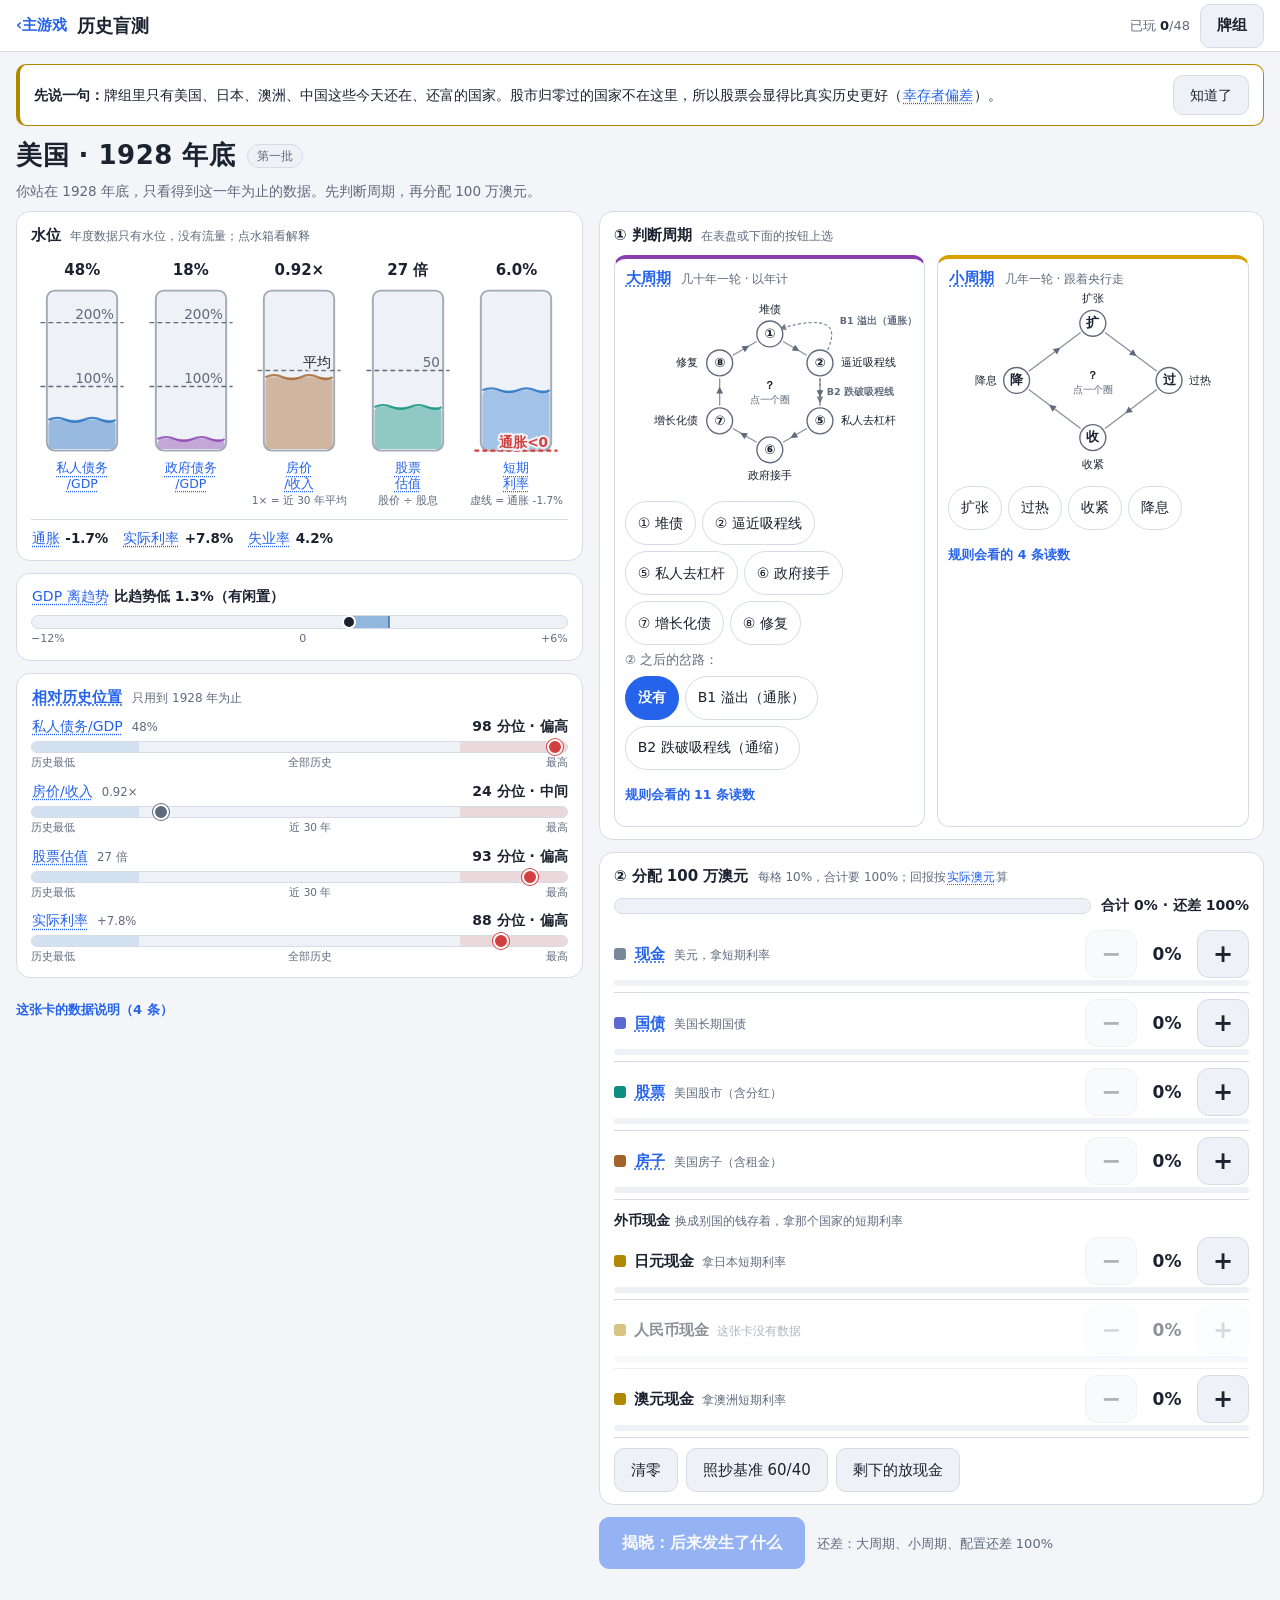
==== commit 6a497ee2: "L8 asset table marked 对/部分对/错 with episode counts (gold 看长端吸力, B2 下跌当中 vs 确认时); ⑦ read as 增长化债（g > r" ====
--- a/blind/index.html
+++ b/blind/index.html
@@ -13,12 +13,12 @@
 "../src/blind/concept.js": "../src/blind/concept.js?v=e9ae809251",
 "../src/blind/draw.js": "../src/blind/draw.js?v=d190e7776a",
 "../src/blind/main.js": "../src/blind/main.js?v=7865eef6fd",
-"../src/blind/model.js": "../src/blind/model.js?v=98cc46e46f",
+"../src/blind/model.js": "../src/blind/model.js?v=9243058530",
 "../src/blind/store.js": "../src/blind/store.js?v=748d7917d0",
 "../src/data/b1-story.js": "../src/data/b1-story.js?v=9c2386302f",
-"../src/data/blind-cards.js": "../src/data/blind-cards.js?v=be320a27d5",
+"../src/data/blind-cards.js": "../src/data/blind-cards.js?v=73b19191c4",
 "../src/data/causal.js": "../src/data/causal.js?v=83eeb922cb",
-"../src/data/concepts.js": "../src/data/concepts.js?v=fac647c137",
+"../src/data/concepts.js": "../src/data/concepts.js?v=d4cb4b054d",
 "../src/data/countries/aus-quarterly.js": "../src/data/countries/aus-quarterly.js?v=0c7e0453be",
 "../src/data/countries/chn-quarterly.js": "../src/data/countries/chn-quarterly.js?v=490aa196fa",
 "../src/data/countries/ea-quarterly.js": "../src/data/countries/ea-quarterly.js?v=fcc459faa6",
@@ -35,10 +35,10 @@
 "../src/data/layers.js": "../src/data/layers.js?v=40ff64222f",
 "../src/data/lesson-exp.js": "../src/data/lesson-exp.js?v=e5b992134e",
 "../src/data/lesson-fx.js": "../src/data/lesson-fx.js?v=fd062516cb",
-"../src/data/lesson-investor.js": "../src/data/lesson-investor.js?v=60b2ffacd3",
-"../src/data/lesson-now.js": "../src/data/lesson-now.js?v=12732f79e3",
+"../src/data/lesson-investor.js": "../src/data/lesson-investor.js?v=fd75db1cfe",
+"../src/data/lesson-now.js": "../src/data/lesson-now.js?v=5c7f058970",
 "../src/data/lesson-shocks.js": "../src/data/lesson-shocks.js?v=4ec23e8e56",
-"../src/data/lessons.js": "../src/data/lessons.js?v=c6c27fa640",
+"../src/data/lessons.js": "../src/data/lessons.js?v=4459c2a892",
 "../src/data/real/aus-real.js": "../src/data/real/aus-real.js?v=568147605a",
 "../src/data/real/backtest.js": "../src/data/real/backtest.js?v=63370cd548",
 "../src/data/real/real-snapshot.js": "../src/data/real/real-snapshot.js?v=511b12962f",
@@ -53,13 +53,13 @@
 "../src/data/world.js": "../src/data/world.js?v=6638a0be1e",
 "../src/engine/economy.js": "../src/engine/economy.js?v=2f5c863683",
 "../src/engine/mock-sim.js": "../src/engine/mock-sim.js?v=fecbf50119",
-"../src/engine/regimes.js": "../src/engine/regimes.js?v=247060510a",
+"../src/engine/regimes.js": "../src/engine/regimes.js?v=b462c0c118",
 "../src/engine/rules.js": "../src/engine/rules.js?v=aafe05a58c",
 "../src/engine/sim.js": "../src/engine/sim.js?v=e00a77aa7c",
 "../src/engine/test-fixture.js": "../src/engine/test-fixture.js?v=3a0cafab00",
 "../src/engine/town.js": "../src/engine/town.js?v=129ef4d737",
 "../src/engine/valves.js": "../src/engine/valves.js?v=f925d3955d",
-"../src/ui/asset-lake.js": "../src/ui/asset-lake.js?v=5f269ea420",
+"../src/ui/asset-lake.js": "../src/ui/asset-lake.js?v=177101c4e4",
 "../src/ui/causal-graph.js": "../src/ui/causal-graph.js?v=ea4a073185",
 "../src/ui/causal-overlay.js": "../src/ui/causal-overlay.js?v=cbce0c83fb",
 "../src/ui/causal-view.js": "../src/ui/causal-view.js?v=7f925f5ead",
@@ -67,14 +67,14 @@
 "../src/ui/concepts.js": "../src/ui/concepts.js?v=cb7ff12fa0",
 "../src/ui/country-info.js": "../src/ui/country-info.js?v=acf5951bf9",
 "../src/ui/exp-gauge.js": "../src/ui/exp-gauge.js?v=f28022eeeb",
-"../src/ui/flow.js": "../src/ui/flow.js?v=0411e36daa",
+"../src/ui/flow.js": "../src/ui/flow.js?v=45a427f1f9",
 "../src/ui/fx-lab.js": "../src/ui/fx-lab.js?v=152c80dc44",
 "../src/ui/fx-reactor.js": "../src/ui/fx-reactor.js?v=7d20c6fd30",
 "../src/ui/gauge.js": "../src/ui/gauge.js?v=5859e2fd98",
 "../src/ui/headline.js": "../src/ui/headline.js?v=8b2ca9d972",
-"../src/ui/investor-lab.js": "../src/ui/investor-lab.js?v=c14bd76d6e",
+"../src/ui/investor-lab.js": "../src/ui/investor-lab.js?v=f9e0d4b0ee",
 "../src/ui/lessons-town.js": "../src/ui/lessons-town.js?v=be963f501e",
-"../src/ui/lessons.js": "../src/ui/lessons.js?v=d66f4e355d",
+"../src/ui/lessons.js": "../src/ui/lessons.js?v=a9819a9bca",
 "../src/ui/links.js": "../src/ui/links.js?v=62a5d394f3",
 "../src/ui/now-panel.js": "../src/ui/now-panel.js?v=825be263db",
 "../src/ui/objective.js": "../src/ui/objective.js?v=a03e3008ed",
@@ -87,8 +87,8 @@
 "../src/ui/tabs/_cycle-ev.js": "../src/ui/tabs/_cycle-ev.js?v=2873dadc5e",
 "../src/ui/tabs/_cycle-waves.js": "../src/ui/tabs/_cycle-waves.js?v=6dcca67d67",
 "../src/ui/tabs/_util.js": "../src/ui/tabs/_util.js?v=c4c70cd107",
-"../src/ui/tabs/assets.js": "../src/ui/tabs/assets.js?v=bad42b9036",
-"../src/ui/tabs/cycle.js": "../src/ui/tabs/cycle.js?v=d2f59cc567",
+"../src/ui/tabs/assets.js": "../src/ui/tabs/assets.js?v=c363f81727",
+"../src/ui/tabs/cycle.js": "../src/ui/tabs/cycle.js?v=e0bad308d7",
 "../src/ui/tabs/ledger.js": "../src/ui/tabs/ledger.js?v=23d5aaa211",
 "../src/ui/tabs/takeover.js": "../src/ui/tabs/takeover.js?v=0b383d0307",
 "../src/ui/wave-view.js": "../src/ui/wave-view.js?v=bd6c1a927e",
@@ -99,7 +99,7 @@
 <script>
 /* stylesheets injected later by the modules get ?v=<hash> too (tools/stamp_version.mjs) */
 (function () {
-  var V = window.MW_CSS_V = {"app.css":"f76a25d14f","asset-lake.css":"05acd608a7","blind.css":"cc47ae9597","causal.css":"e65f35fea2","concept-hl.css":"eadb1b6eaa","cycle.css":"87cd00265e","exp-gauge.css":"1bddccf842","fx-lab.css":"ea42c91983","fx-reactor.css":"5b6ff36548","gauge.css":"78bc033c13","headline.css":"93c9cc38e2","investor-lab.css":"b6607fa3f5","lessons.css":"2452f61c03","now-panel.css":"7f46f3e876","objective.css":"942491534b","panels.css":"51d7497fcd","real-mode.css":"83c26ce0c9","roles.css":"cd83766fcd","shock-lab.css":"17069400da","simple.css":"5c1200889d","world.css":"b4148f82b6"};
+  var V = window.MW_CSS_V = {"app.css":"b509b0f08e","asset-lake.css":"05acd608a7","blind.css":"cc47ae9597","causal.css":"e65f35fea2","concept-hl.css":"eadb1b6eaa","cycle.css":"87cd00265e","exp-gauge.css":"1bddccf842","fx-lab.css":"ea42c91983","fx-reactor.css":"5b6ff36548","gauge.css":"78bc033c13","headline.css":"93c9cc38e2","investor-lab.css":"375deccf99","lessons.css":"ed02e7fb8d","now-panel.css":"7f46f3e876","objective.css":"942491534b","panels.css":"51d7497fcd","real-mode.css":"83c26ce0c9","roles.css":"cd83766fcd","shock-lab.css":"17069400da","simple.css":"5c1200889d","world.css":"b4148f82b6"};
   var BASE = new URL("../assets/css/", document.baseURI).href;
   function stamp(href) {
     if (typeof href !== 'string' || href.indexOf(BASE) !== 0) return null;
@@ -130,7 +130,7 @@
 })();
 </script>
 <!-- END mw-version-stamp -->
-<link rel="stylesheet" href="../assets/css/app.css?v=f76a25d14f">
+<link rel="stylesheet" href="../assets/css/app.css?v=b509b0f08e">
 <link rel="stylesheet" href="../assets/css/panels.css?v=51d7497fcd">
 <link rel="stylesheet" href="../assets/css/blind.css?v=cc47ae9597">
 </head>
--- a/assets/css/app.css
+++ b/assets/css/app.css
@@ -124,6 +124,11 @@
   .flow-svg .chip text { font-weight: 500; }
   .flow-svg .ttl { font-weight: 600; }
   .flow-svg .sub.num { font-weight: 500; }
+}
+/* WIDE (>= 1280px): the diagram column may take up to 58% (it is height-bound there: --flow-col = the drawing's width at full height, now
+   including the wider RULER SLOT, flow.js WIDE_MQ), so the labels breathe; the right column keeps >= 42% */
+@media (min-width: 1280px) {
+  .main { grid-template-columns: minmax(400px, min(58%, 960px, var(--flow-col, 620px))) 1fr; }
 }
 
 /* ---------- shared components ---------- */
@@ -809,6 +814,15 @@
 .flow-svg .rl-cpi { fill: none; stroke: var(--exg-m, var(--c-repay)); stroke-width: .7; stroke-opacity: .55; stroke-dasharray: 1.6 1.4; }
 .flow-svg .rl-cpi-dot { fill: var(--exg-m, var(--c-repay)); fill-opacity: .7; }
 .flow-svg .v3-rlcpi.off { display: none; }
+/* WIDE (>= 1280px, flow.js WIDE_MQ / .rl-wide): the slot grows left; ▶ ▼ ▽ + value beside their marks; the CPI → ▼ link as a solid coloured line */
+.flow-svg .rl-vals { display: none; }
+.flow-wrap.rl-wide .flow-svg .rl-vals { display: inline; }
+.flow-svg .rl-v { font-size: 6.6px; font-weight: 700; font-variant-numeric: tabular-nums; }
+.flow-svg .rl-vp { fill: var(--exg-p, var(--text)); }
+.flow-svg .rl-vm { fill: var(--exg-m, var(--c-repay)); }
+.flow-svg .rl-ve { fill: var(--exg-e, var(--c-fiscal)); }
+.flow-wrap:not(.phone) .flow-svg .rl-cpi { stroke-width: 1.2; stroke-opacity: .9; stroke-dasharray: none; }
+.flow-wrap:not(.phone) .flow-svg .rl-cpi-dot { fill-opacity: 1; }
 /* the flash in engine-lag order (fiveTurns): a soft glow, one group after another */
 @keyframes rl-flash { 0% { filter: none; } 35% { filter: drop-shadow(0 0 3px var(--rl-flash, var(--accent))) drop-shadow(0 0 1.5px var(--rl-flash, var(--accent))); } 100% { filter: none; } }
 .flow-svg .rl-flash { animation: rl-flash .9s ease-in-out both; }
